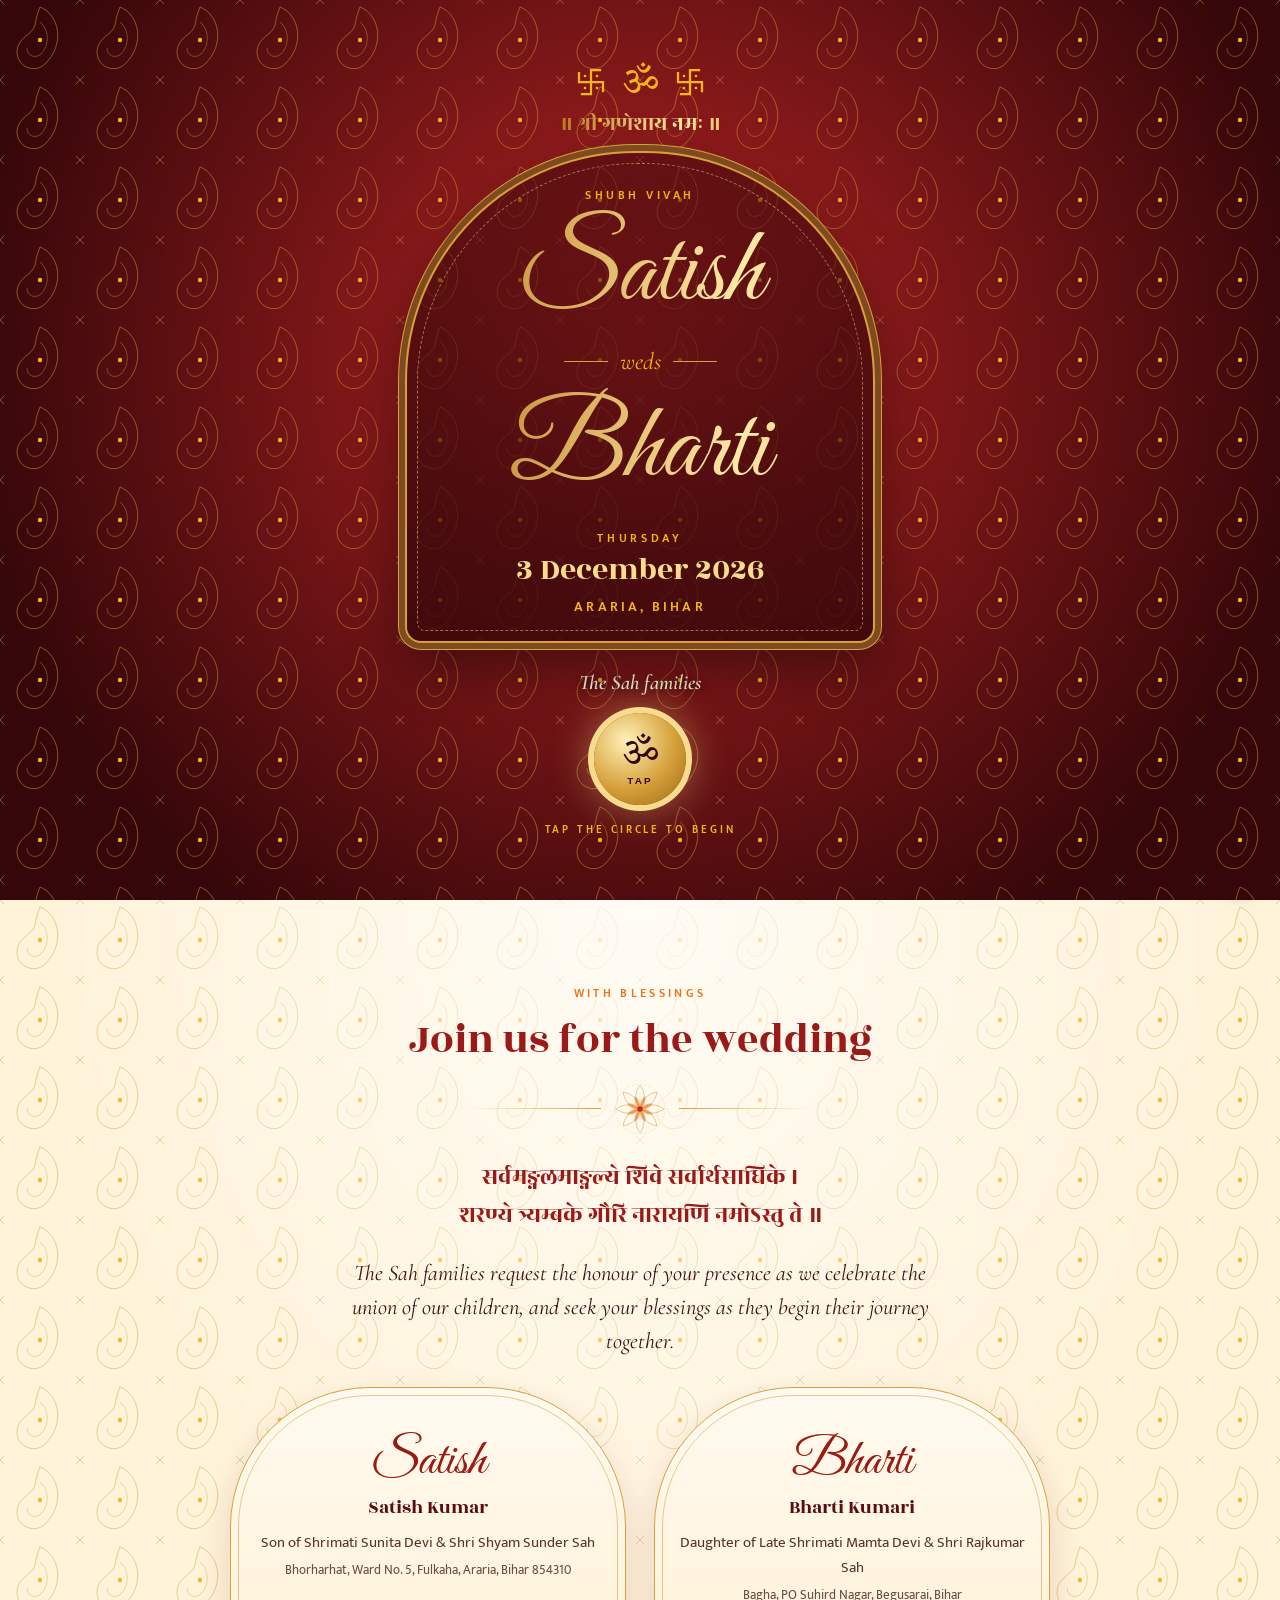
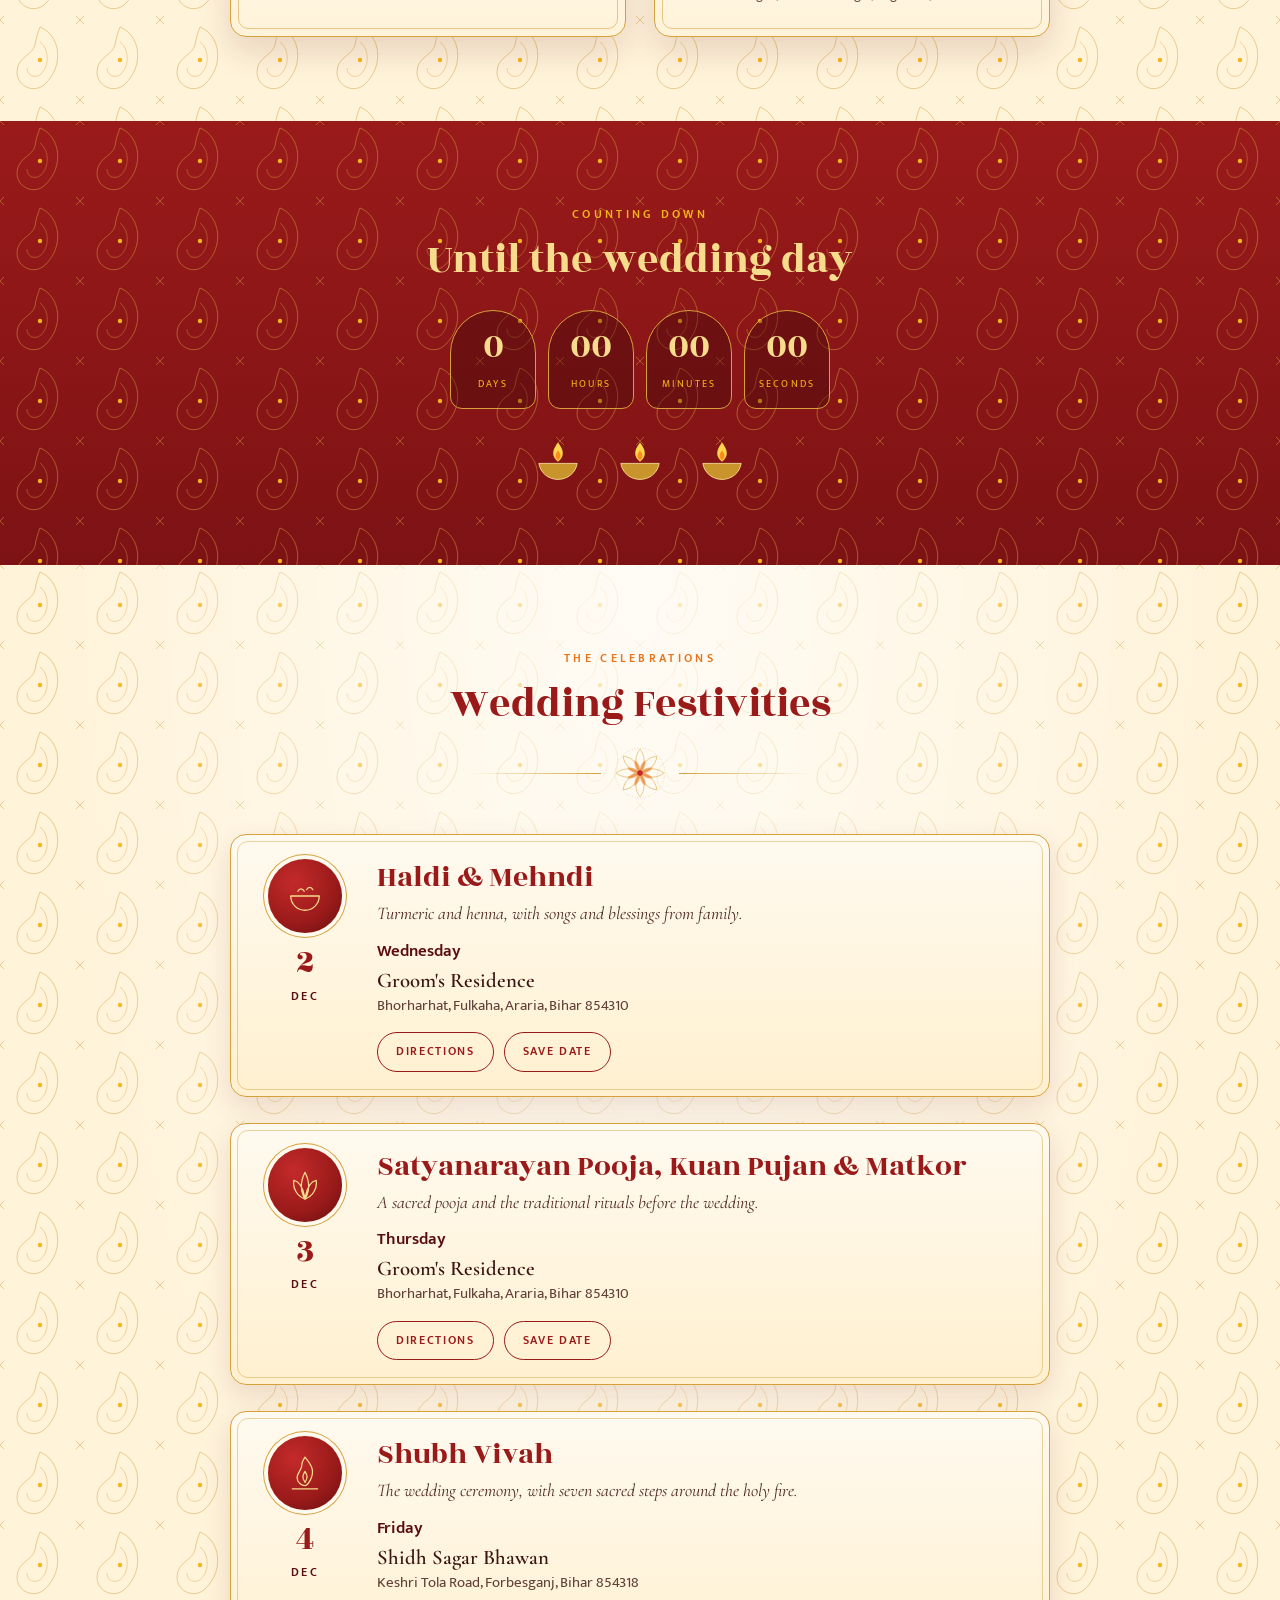
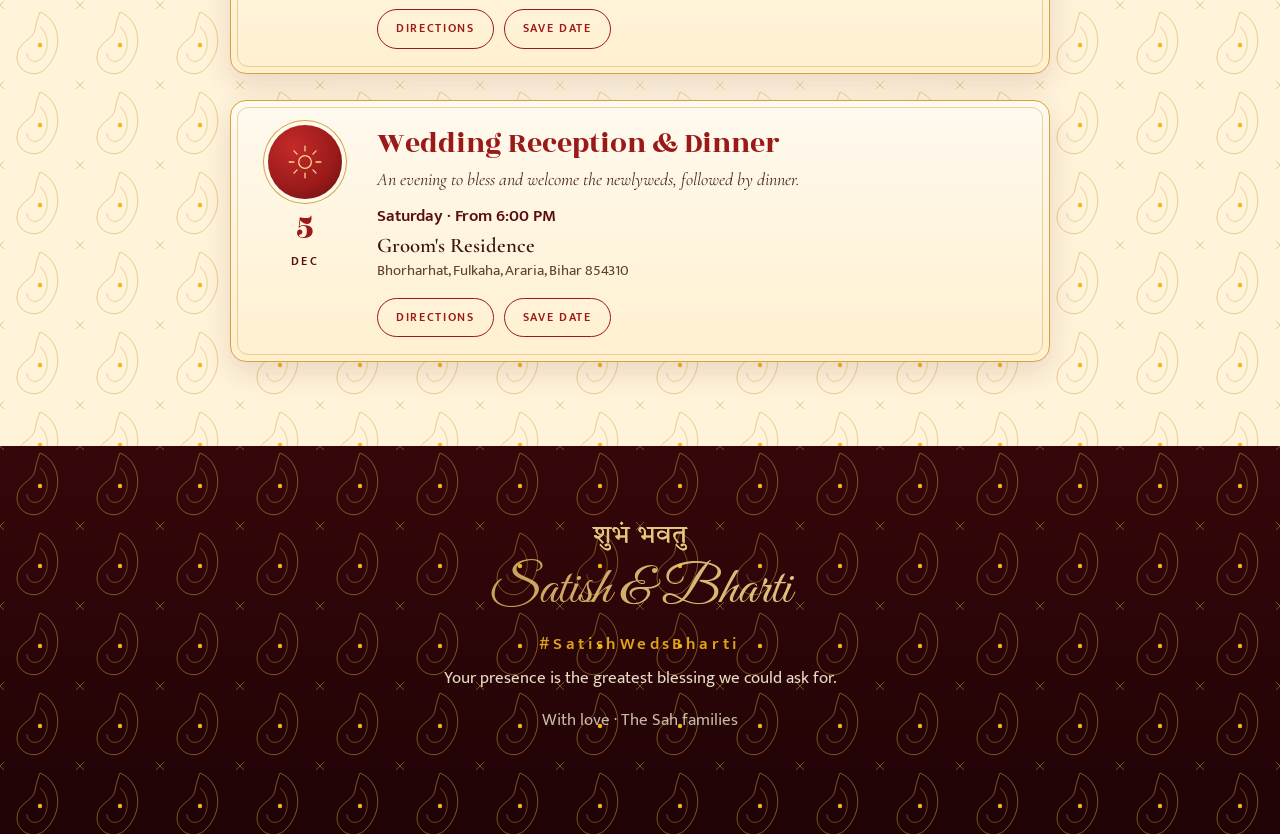
==== index.html @ 5f98bd3d "﻿Add wedding invitation website Single-page invitation for Satish weds Bharti (4 December 2026, Arar" ====
<!doctype html>
<html lang="en">
<head>
<meta charset="utf-8">
<meta name="viewport" content="width=device-width, initial-scale=1">
<title>Aarav & Meera · Shubh Vivah</title>
<meta name="theme-color" content="#5a0d10">
<meta name="description" content="You are warmly invited to the wedding of Satish & Bharti · 4 December 2026 · Araria, Bihar">
<!-- WhatsApp / social preview. After you put the site online, change og:image and og:url to the full https:// address,
     e.g. https://your-site.example/share.jpg . WhatsApp ignores relative paths. -->
<meta property="og:type" content="website">
<meta property="og:title" content="Satish weds Bharti · Shubh Vivah">
<meta property="og:description" content="You are warmly invited · 4 December 2026 · Araria, Bihar">
<meta property="og:image" content="share.jpg">
<meta property="og:image:width" content="1200">
<meta property="og:image:height" content="630">
<meta property="og:image:alt" content="Wedding invitation card: Satish weds Bharti, 4 December 2026, Araria, Bihar">
<meta name="twitter:card" content="summary_large_image">
<link rel="preconnect" href="https://fonts.googleapis.com">
<link rel="preconnect" href="https://fonts.gstatic.com" crossorigin>
<link href="https://fonts.googleapis.com/css2?family=Rozha+One&family=Great+Vibes&family=Cormorant+Garamond:ital,wght@0,500;0,600;1,500&family=Mukta:wght@300;400;500;600&family=Tiro+Devanagari+Hindi:ital@0;1&display=swap" rel="stylesheet">
<link rel="stylesheet" href="css/style.css">
</head>
<body class="locked">

<!-- Intro: cover with names + details, round seal to tap -->
<div id="intro">
  <div class="cover">
    <div class="symbols"><svg viewBox="0 0 40 40" class="swastik"></svg><span class="om deva">ॐ</span><svg viewBox="0 0 40 40" class="swastik"></svg></div>
    <p class="ganesha foil">॥ श्री गणेशाय नमः ॥</p>
    <div class="coverarch">
      <p class="small" data-i18n="introSmall"></p>
      <h1 class="cn foil" id="introG"></h1>
      <p class="weds"><span data-i18n="weds"></span></p>
      <h1 class="cn foil" id="introB"></h1>
      <p class="cdate" id="introDate"></p>
      <p class="place" id="introCity"></p>
    </div>
    <p class="cfam" id="introFam"></p>
  </div>
  <button class="seal" id="openBtn" aria-label="Tap to open the invitation"><span class="om deva">ॐ</span><small data-i18n="tap"></small></button>
  <p class="taphint" data-i18n="tapStart"></p>
</div>

<div class="toran" id="toran"><div class="rope"></div></div>
<div class="lang" id="lang"><button data-l="en" class="on">English</button><button data-l="hi" class="deva">हिन्दी</button></div>
<button class="mute" id="mute" aria-label="Music">♪</button>
<a class="wa" id="waBtn" href="#" target="_blank" rel="noopener" aria-label="Chat on WhatsApp" title="WhatsApp">
  <svg viewBox="0 0 32 32" aria-hidden="true"><path fill="#fff" d="M16 3.2C9 3.2 3.3 8.8 3.3 15.7c0 2.4.7 4.7 1.900 6.600L3.200 28.800l6.700-1.800c1.800 1 3.900 1.500 6.100 1.500 7 0 12.700-5.600 12.700-12.500S23 3.200 16 3.200Zm0 22.900c-1.900 0-3.800-.5-5.400-1.500l-.4-.2-4 1.100 1.100-3.800-.3-.4a10 10 0 0 1-1.600-5.400C5.400 10.600 10.200 6 16 6s10.600 4.600 10.600 10.300S21.800 26.100 16 26.100Z"/><path fill="#fff" d="M21.600 18.800c-.3-.2-1.800-.9-2.100-1-.3-.1-.5-.2-.7.200-.2.300-.8 1-1 1.200-.2.200-.4.200-.7.100a8.300 8.300 0 0 1-4.100-3.600c-.3-.6.300-.5.900-1.700.1-.2.100-.4 0-.6l-1-2.300c-.2-.6-.5-.5-.7-.5h-.6c-.2 0-.6.100-.9.400-.3.300-1.200 1.200-1.200 2.800s1.200 3.300 1.400 3.500c.2.200 2.400 3.700 5.800 5.100 2.100.9 3 1 4 .8.600-.1 1.800-.7 2-1.400.3-.7.300-1.300.2-1.400-.1-.2-.3-.3-.6-.4Z"/></svg>
</a>

<button class="fab contact" id="contactBtn" aria-label="Contact numbers" aria-haspopup="dialog" title="Contacts">
  <svg viewBox="0 0 24 24" aria-hidden="true" fill="none" stroke="currentColor" stroke-width="1.8" stroke-linecap="round" stroke-linejoin="round"><circle cx="12" cy="9" r="3.6"/><path d="M5 20c.8-3.6 3.6-5.4 7-5.4s6.2 1.8 7 5.4"/></svg>
</button>
<div class="cmodal" id="cmodal" hidden role="dialog" aria-modal="true" aria-labelledby="cTitle">
  <div class="csheet">
    <button class="cclose" id="cClose" type="button" aria-label="Close">&times;</button>
    <p class="eyebrow" data-i18n="contactsEyebrow"></p>
    <h2 id="cTitle" data-i18n="contactsTitle"></h2>
    <p class="clead" data-i18n="contactsSub"></p>
    <div id="clist"></div>
  </div>
</div>

<main>
  <header id="hero">
    <div id="petals"></div>
    <div class="arch reveal">
      <div class="symbols"><svg viewBox="0 0 40 40" class="swastik"></svg><span class="om deva">ॐ</span><svg viewBox="0 0 40 40" class="swastik"></svg></div>
      <p class="ganesha foil">॥ श्री गणेशाय नमः ॥</p>
      <p class="kicker" data-i18n="together"></p>
      <h1 class="names foil" id="heroG"></h1>
      <p class="weds"><span data-i18n="weds"></span></p>
      <h1 class="names foil" id="heroB"></h1>
      <div class="datebox"><div class="s" id="hDay"></div><div class="d foil" id="hDate"></div><div class="s" id="hMonth"></div></div>
      <p class="place" id="hCity"></p>
      <p class="scrollhint" data-i18n="scroll"></p>
    </div>
  </header>

  <section id="families" class="cream">
    <div class="wrap">
      <p class="eyebrow" data-i18n="blessingsEyebrow"></p>
      <h2 data-i18n="inviteHead"></h2>
      <div class="divider"><svg class="lotus" viewBox="0 0 100 100"></svg></div>
      <p class="shloka">सर्वमङ्गलमाङ्गल्ये शिवे सर्वार्थसाधिके ।<br>शरण्ये त्र्यम्बके गौरि नारायणि नमोऽस्तु ते ॥</p>
      <p class="lead" id="inviteText" style="margin-top:22px"></p>
      <div class="cards" id="cards"></div>
    </div>
  </section>

  <section id="countdown" class="red">
    <div class="wrap">
      <p class="eyebrow" data-i18n="countEyebrow"></p>
      <h2 data-i18n="countHead"></h2>
      <div class="count">
        <div><b id="cd">--</b><span data-i18n="days"></span></div><div><b id="ch">--</b><span data-i18n="hours"></span></div>
        <div><b id="cm">--</b><span data-i18n="mins"></span></div><div><b id="cs">--</b><span data-i18n="secs"></span></div>
      </div>
      <div class="diyas" id="diyas"></div>
      <span class="muhurat" id="muhurat"></span>
    </div>
  </section>

  <section id="events" class="cream">
    <div class="wrap">
      <p class="eyebrow" data-i18n="evEyebrow"></p>
      <h2 data-i18n="evHead"></h2>
      <div class="divider"><svg class="lotus" viewBox="0 0 100 100"></svg></div>
      <div class="tl" id="tl"></div>
    </div>
  </section>
</main>

<footer>
  <p class="sh deva foil">शुभं भवतु</p>
  <p class="nm foil" id="fNames"></p>
  <p class="tag" id="fTag"></p>
  <p data-i18n="foot"></p>
  <p style="margin-top:14px;opacity:.75" id="fFam"></p>
</footer>

<script src="js/script.js"></script>
</body>
</html>
---- css/style.css ----
/* Concept: a Hindu wedding card in kumkum red and gold foil, with temple-arch frames, paisley and lotus motifs */
:root{
  --kumkum:#9a1a1a; --maroon:#5a0d10; --maroon-2:#36070a; --haldi:#f4b41a; --gold:#d6a03a; --gold-2:#f6dc8c;
  --saffron:#e8731a; --cream:#fff3da; --cream-2:#f8e2b0; --leaf:#2d6a3e; --ink:#3a1410;
  --f-display:'Rozha One','Tiro Devanagari Hindi',serif;       /* headings (Latin + Devanagari) */
  --f-script:'Great Vibes','Tiro Devanagari Hindi',cursive;     /* English names */
  --f-serif:'Cormorant Garamond','Tiro Devanagari Hindi',serif; /* accents and quotes */
  --f-body:'Mukta','Jost',sans-serif;                           /* body (Latin + Devanagari) */
  --foil:linear-gradient(100deg,#b8791a 0%,#ffe9a6 30%,#d6a03a 50%,#fff3c0 68%,#b8791a 100%);
  --paisley:url("data:image/svg+xml,%3Csvg xmlns='http://www.w3.org/2000/svg' width='80' height='80' viewBox='0 0 80 80' fill='none' stroke='%23d6a03a' stroke-width='1'%3E%3Cpath d='M40 7C60 15 65 45 45 64 35 74 17 67 17 52 17 37 33 35 35 25 36 18 38 12 40 7Z' opacity='.5'/%3E%3Cpath d='M40 22C49 29 50 45 41 54 35 59 27 56 27 48' opacity='.4'/%3E%3Ccircle cx='40' cy='40' r='2.2' fill='%23f4b41a' stroke='none'/%3E%3Cpath d='M0 0l4 4M80 0l-4 4M0 80l4-4M80 80l-4-4' opacity='.5'/%3E%3C/svg%3E");
}
*{box-sizing:border-box;margin:0;padding:0}
html{scroll-behavior:smooth}
body{font-family:var(--f-body);background:var(--cream);color:var(--ink);line-height:1.65;font-size:17px;overflow-x:hidden}
body.locked{overflow:hidden;height:100vh}
h1,h2,h3{font-family:var(--f-display);font-weight:400}
.deva{font-family:'Tiro Devanagari Hindi',serif}
.foil{background:var(--foil) 0 0/250% 100%;-webkit-background-clip:text;background-clip:text;color:transparent;animation:shine 6s ease-in-out infinite}
@keyframes shine{0%{background-position:150% 0}60%,100%{background-position:-50% 0}}
.eyebrow{letter-spacing:.28em;text-transform:uppercase;font-size:.74rem;color:var(--saffron);font-weight:600;margin-bottom:10px}
html[lang=hi] .eyebrow,html[lang=hi] .s,html[lang=hi] .btn,html[lang=hi] .count span,html[lang=hi] label,html[lang=hi] .lbl,html[lang=hi] .small,html[lang=hi] .scrollhint,html[lang=hi] .step small,html[lang=hi] .start{letter-spacing:0;text-transform:none}

section{padding:84px 20px;position:relative;text-align:center}
.wrap{max-width:820px;margin:0 auto;position:relative}
h2{font-size:clamp(1.9rem,6vw,2.6rem);line-height:1.25;color:var(--kumkum)}
.lead{font-family:var(--f-serif);font-size:1.4rem;font-style:italic;max-width:580px;margin:12px auto;line-height:1.5}
html[lang=hi] .lead{font-style:normal;font-size:1.15rem}

/* backgrounds */
.cream{background:var(--paisley) 0 0/80px 80px,var(--cream);animation:drift 90s linear infinite}
.cream::before{content:"";position:absolute;inset:0;background:radial-gradient(ellipse at 50% 0,rgba(255,255,255,.75),transparent 65%);pointer-events:none}
.red{background:var(--paisley) 0 0/80px 80px,linear-gradient(180deg,var(--kumkum),#7d1214);color:var(--cream);animation:drift 90s linear infinite}
.red h2,.maroon h2{color:var(--gold-2)}.red .eyebrow,.maroon .eyebrow{color:var(--haldi)}
.maroon{background:var(--paisley) 0 0/80px 80px,linear-gradient(180deg,var(--maroon),var(--maroon-2));color:var(--cream);animation:drift 90s linear infinite}
@keyframes drift{to{background-position:80px 80px,0 0}}

/* ornaments */
.divider{display:flex;align-items:center;justify-content:center;gap:12px;margin:16px auto 22px;color:var(--gold);max-width:340px}
.divider::before,.divider::after{content:"";flex:1;height:1px;background:linear-gradient(90deg,transparent,currentColor)}
.divider::after{transform:scaleX(-1)}
.divider svg{width:54px;height:54px;flex:none}
.frame{position:relative}
.corner{position:absolute;width:46px;height:46px;color:var(--gold);pointer-events:none}
.corner.tr{right:0;top:0;transform:scaleX(-1)}.corner.bl{left:0;bottom:0;transform:scaleY(-1)}.corner.br{right:0;bottom:0;transform:scale(-1)}
.corner.tl{left:0;top:0}

/* top toran + controls */
.toran{position:fixed;top:0;left:0;right:0;height:64px;z-index:60;pointer-events:none;overflow:hidden}
.toran .rope{position:absolute;top:0;left:0;right:0;height:9px;background:linear-gradient(var(--haldi),#b9830f);box-shadow:0 2px 6px rgba(0,0,0,.35)}
.toran .st{position:absolute;top:8px;transform-origin:top center;animation:sway 4s ease-in-out infinite}
.toran .st i{display:block;width:11px;height:11px;border-radius:50%;margin-bottom:2px;background:radial-gradient(circle at 35% 30%,#ffd98a,var(--saffron) 60%,#a84a05)}
.toran .st i:last-child{width:15px;height:15px;margin-left:-2px;background:radial-gradient(circle at 35% 30%,#bfe3c0,var(--leaf) 55%,#173d22)}
@keyframes sway{50%{transform:rotate(4deg)}}
.lang{position:fixed;right:12px;top:74px;z-index:70;display:flex;border:1px solid var(--gold);border-radius:30px;overflow:hidden;background:var(--cream);box-shadow:0 4px 14px rgba(0,0,0,.2)}
.lang button{border:0;background:none;padding:6px 14px;font:inherit;font-size:.82rem;cursor:pointer;color:var(--ink)}
.lang button.on{background:var(--kumkum);color:var(--cream)}
.mute{position:fixed;right:22px;bottom:calc(150px + env(safe-area-inset-bottom,0px));z-index:70;width:44px;height:44px;border-radius:50%;border:1px solid var(--gold);background:var(--maroon);color:var(--gold-2);cursor:pointer;font-size:1.1rem;display:none}

/* intro */
#intro{position:fixed;inset:0;z-index:100;display:grid;place-items:center;text-align:center;padding:20px;
  background:var(--paisley) 0 0/80px 80px,radial-gradient(circle at 50% 40%,#b72323,var(--maroon-2) 80%);color:var(--cream);
  clip-path:circle(150% at 50% 50%);transition:clip-path 1.7s cubic-bezier(.7,0,.2,1)}
#intro.open{clip-path:circle(0% at 50% 50%);pointer-events:none}
#intro .box{position:relative;padding:34px 30px 40px;border:1px solid var(--gold);max-width:420px;width:100%;outline:1px solid rgba(214,160,58,.4);outline-offset:6px}
.kalash{width:118px;margin:0 auto;display:block;animation:float 4s ease-in-out infinite}
@keyframes float{50%{transform:translateY(-8px)}}
#intro .om{font-size:2.4rem;margin-top:4px}
#intro .small{letter-spacing:.3em;text-transform:uppercase;font-size:.72rem;color:var(--haldi)}
#intro h1{font-size:clamp(2.2rem,9vw,3.2rem);margin:6px 0;line-height:1.2}
#intro button.start{margin-top:20px;border:1px solid var(--gold-2);background:var(--foil);background-size:200% 100%;color:var(--maroon-2);border-radius:40px;font-weight:600;
  padding:13px 34px;letter-spacing:.16em;text-transform:uppercase;font-size:.8rem;cursor:pointer;font-family:inherit;animation:glow 2.4s infinite}
@keyframes glow{50%{box-shadow:0 0 0 12px rgba(246,220,140,.15)}}

/* hero */
#hero{min-height:100vh;padding:98px 16px 60px;display:grid;place-items:center;overflow:hidden;color:var(--cream);
  background:var(--paisley) 0 0/80px 80px,radial-gradient(ellipse at 50% 30%,#b82424,var(--maroon) 62%,var(--maroon-2))}
#hero::before{content:"";position:absolute;left:50%;top:50%;width:min(150vw,900px);aspect-ratio:1;transform:translate(-50%,-50%);opacity:.14;
  background:radial-gradient(circle,transparent 30%,var(--gold) 31%,transparent 32%,transparent 45%,var(--gold) 46%,transparent 47%);border-radius:50%;pointer-events:none}
.arch{position:relative;width:min(94vw,500px);padding:54px 26px 40px;text-align:center;
  border-radius:250px 250px 16px 16px;border:2px solid var(--gold);background:linear-gradient(180deg,rgba(90,13,16,.82),rgba(54,7,10,.9));
  box-shadow:0 0 0 7px var(--maroon-2),0 0 0 8px var(--gold),0 30px 80px rgba(0,0,0,.5)}
.arch::before{content:"";position:absolute;inset:11px;border:1px dashed rgba(246,220,140,.55);border-radius:238px 238px 8px 8px;pointer-events:none}
.symbols{display:flex;justify-content:center;align-items:center;gap:16px;color:var(--haldi)}
.symbols .om{font-size:2.3rem;line-height:1}.symbols svg{width:30px;height:30px}
.ganesha{font-family:var(--f-display);font-size:1.15rem;margin-top:4px}
.kicker{font-family:var(--f-serif);font-style:italic;font-size:1.15rem;color:var(--gold-2);margin:12px 0 2px}
html[lang=hi] .kicker{font-style:normal;font-size:1rem}
.names{font-family:var(--f-script);font-weight:400;font-size:clamp(3.2rem,14vw,5.2rem);line-height:1.12}
html[lang=hi] .names{font-family:var(--f-display);font-size:clamp(2.6rem,11vw,4rem)}
.weds{display:flex;align-items:center;justify-content:center;gap:12px;color:var(--haldi);font-family:var(--f-serif);font-style:italic;font-size:1.4rem;margin:2px 0}
.weds::before,.weds::after{content:"";width:44px;height:1px;background:var(--gold)}
html[lang=hi] .weds{font-style:normal;font-size:1.1rem}
.datebox{display:flex;justify-content:center;align-items:center;gap:16px;margin:22px 0 6px}
.datebox .d{font-family:var(--f-display);font-size:3.4rem;line-height:1;width:92px;height:92px;border-radius:50%;display:grid;place-items:center;
  border:1px solid var(--gold);box-shadow:0 0 0 5px rgba(246,220,140,.12)}
.datebox .s{font-size:.82rem;letter-spacing:.2em;text-transform:uppercase;color:var(--gold-2);min-width:90px}
.datebox .s:first-child{text-align:right}.datebox .s:last-child{text-align:left}
.place{color:var(--haldi);letter-spacing:.22em;text-transform:uppercase;font-size:.76rem;font-weight:600}
html[lang=hi] .place{letter-spacing:0;text-transform:none;font-size:.95rem}
.scrollhint{margin-top:16px;font-size:.7rem;letter-spacing:.3em;text-transform:uppercase;color:var(--gold);animation:bob 2s infinite}
@keyframes bob{50%{transform:translateY(6px)}}
#petals{position:absolute;inset:0;overflow:hidden;pointer-events:none}
.petal{position:absolute;top:-30px;width:10px;height:14px;border-radius:70% 0 70% 0;opacity:.85;animation:fall linear infinite}
@keyframes fall{to{transform:translateY(110vh) rotate(540deg)}}

/* blessings / families */
.shloka{font-family:var(--f-display);font-size:clamp(1.15rem,4vw,1.5rem);color:var(--kumkum);line-height:1.6}
.cards{display:grid;gap:28px;margin-top:30px}
@media(min-width:640px){.cards{grid-template-columns:1fr 1fr}}
.pcard{position:relative;padding:46px 22px 30px;background:linear-gradient(180deg,#fffaf0,var(--cream));border:1.5px solid var(--gold);border-radius:140px 140px 16px 16px;box-shadow:0 14px 34px rgba(90,13,16,.14)}
.pcard::before{content:"";position:absolute;inset:7px;border:1px solid rgba(214,160,58,.55);border-radius:132px 132px 10px 10px;pointer-events:none}
.pcard .tag{font-size:.7rem;letter-spacing:.24em;text-transform:uppercase;color:var(--saffron);font-weight:600}
html[lang=hi] .pcard .tag{letter-spacing:0;text-transform:none;font-size:.9rem}
.pcard .nm{font-family:var(--f-script);font-size:3.2rem;line-height:1.1;color:var(--kumkum)}
html[lang=hi] .pcard .nm{font-family:var(--f-display);font-size:2.4rem}
.pcard h3{font-size:1.2rem;color:var(--maroon);margin:2px 0 6px}
.pcard p{font-size:.95rem;opacity:.85}

/* countdown */
.count{display:flex;gap:12px;justify-content:center;flex-wrap:wrap;margin-top:24px}
.count div{width:86px;padding:16px 4px 12px;border-radius:50px 50px 14px 14px;border:1px solid var(--gold);background:rgba(54,7,10,.35)}
.count b{display:block;font-family:var(--f-display);font-weight:400;font-size:2.3rem;line-height:1.1;color:var(--gold-2)}
.count span{font-size:.64rem;letter-spacing:.2em;text-transform:uppercase;color:var(--haldi)}
.diyas{display:flex;justify-content:center;gap:34px;margin-top:32px}
.diya{width:48px}.flame{transform-origin:50% 100%;animation:flicker 1.4s ease-in-out infinite}
.diya:nth-child(2) .flame{animation-delay:-.5s}.diya:nth-child(3) .flame{animation-delay:-.9s}
@keyframes flicker{0%,100%{transform:scale(1,1) rotate(-2deg)}50%{transform:scale(.88,1.12) rotate(3deg)}}
.muhurat{display:inline-block;margin-top:22px;padding:9px 24px;border:1px solid var(--gold);border-radius:30px;color:var(--gold-2);font-size:.95rem;background:rgba(54,7,10,.3)}

/* events */
.tl{margin-top:34px;display:grid;gap:26px;text-align:left}
.ev{display:grid;grid-template-columns:104px 1fr;gap:20px;padding:24px 22px;background:linear-gradient(180deg,#fffaf0,#fff0cf);border:1.5px solid var(--gold);border-radius:16px;position:relative;box-shadow:0 10px 28px rgba(90,13,16,.12);transition:transform .4s,box-shadow .4s}
.ev::before{content:"";position:absolute;inset:6px;border:1px solid rgba(214,160,58,.45);border-radius:11px;pointer-events:none}
.ev:hover{transform:translateY(-4px);box-shadow:0 18px 40px rgba(90,13,16,.2)}
.tilak{text-align:center}
.tilak .ic{width:74px;height:74px;margin:0 auto;border-radius:50%;display:grid;place-items:center;color:var(--gold-2);
  background:radial-gradient(circle at 35% 30%,#c42a2a,var(--kumkum) 60%,#650f10);box-shadow:0 0 0 4px #fffaf0,0 0 0 5px var(--gold)}
.tilak .ic svg{width:38px;height:38px;fill:none;stroke:currentColor;stroke-width:1.6;stroke-linecap:round;stroke-linejoin:round}
.tilak b{display:block;font-family:var(--f-display);font-weight:400;font-size:2.2rem;line-height:1;color:var(--kumkum);margin-top:12px}
.tilak span{font-size:.74rem;letter-spacing:.18em;text-transform:uppercase;color:var(--maroon);font-weight:600}
html[lang=hi] .tilak span{letter-spacing:0;text-transform:none;font-size:.9rem}
.ev .hi{font-size:1rem;color:var(--saffron)}
.ev h3{font-size:1.9rem;color:var(--kumkum);line-height:1.25}
.ev .meaning{font-family:var(--f-serif);font-style:italic;font-size:1.12rem;margin:2px 0 8px;opacity:.9}
html[lang=hi] .ev .meaning{font-style:normal;font-size:.98rem}
.ev .when{font-weight:600;color:var(--maroon)}
.ev .venue{font-family:var(--f-serif);font-size:1.3rem;font-weight:600;line-height:1.3;margin-top:2px}
html[lang=hi] .ev .venue{font-family:var(--f-body)}
.ev .addr,.ev .dress{font-size:.92rem;opacity:.8}
.btns{display:flex;gap:10px;flex-wrap:wrap;margin-top:14px}
.btn{display:inline-block;padding:9px 18px;border:1px solid var(--kumkum);color:var(--kumkum);text-decoration:none;border-radius:30px;font-size:.74rem;font-weight:600;
  letter-spacing:.14em;text-transform:uppercase;background:transparent;cursor:pointer;font-family:inherit;transition:.25s}
.btn:hover{background:var(--kumkum);color:var(--cream)}
.btn.solid{background:var(--foil);background-size:200% 100%;border-color:var(--gold-2);color:var(--maroon-2);padding:14px 22px;font-size:.82rem}
@media(max-width:560px){.ev{grid-template-columns:1fr;text-align:center}.tilak{display:flex;align-items:center;justify-content:center;gap:16px}.tilak b{margin:0}.btns{justify-content:center}
  .tilak .ic{margin:0;width:62px;height:62px}.tilak .ic svg{width:32px;height:32px}.tilak>div{text-align:left}}

/* saptapadi */
.steps{display:grid;grid-template-columns:repeat(auto-fit,minmax(100px,1fr));gap:18px;margin-top:30px}
.step{padding:16px 6px}
.step i{display:grid;place-items:center;width:64px;height:64px;margin:0 auto 10px;border-radius:50%;border:1px solid var(--gold);font-style:normal;font-family:var(--f-display);font-size:1.6rem;color:var(--gold-2);
  background:radial-gradient(circle at 35% 30%,rgba(246,220,140,.2),rgba(0,0,0,.25));box-shadow:0 0 0 5px rgba(246,220,140,.08)}
.step b{display:block;font-weight:600;color:var(--gold-2)}
.step small{display:block;font-size:.7rem;letter-spacing:.2em;text-transform:uppercase;color:var(--haldi);opacity:.9}

/* gallery */
.gal{display:grid;grid-template-columns:repeat(2,1fr);gap:14px;margin-top:28px}
@media(min-width:640px){.gal{grid-template-columns:repeat(3,1fr)}}
.gal figure{aspect-ratio:3/4;border:1.5px solid var(--gold);border-radius:110px 110px 12px 12px;overflow:hidden;display:grid;place-items:center;
  background:linear-gradient(180deg,#fffaf0,var(--cream-2));color:var(--gold);font-size:2.2rem;box-shadow:0 0 0 5px var(--cream),0 0 0 6px rgba(214,160,58,.6)}
.gal img{width:100%;height:100%;object-fit:cover}

/* rsvp */
form{text-align:left;max-width:480px;margin:28px auto 0;display:grid;gap:18px}
label,.lbl{font-size:.74rem;letter-spacing:.2em;text-transform:uppercase;color:var(--haldi);display:block;margin-bottom:6px;font-weight:600}
input[type=text],textarea{width:100%;padding:13px 15px;border:1px solid rgba(246,220,140,.65);background:rgba(54,7,10,.4);color:var(--cream);border-radius:10px;font:inherit}
input::placeholder,textarea::placeholder{color:rgba(255,243,218,.5)}
input:focus-visible,textarea:focus-visible,button:focus-visible,a:focus-visible{outline:2px solid var(--haldi);outline-offset:2px}
.choice{display:grid;grid-template-columns:1fr 1fr;gap:10px}
.choice input,.chips input{position:absolute;opacity:0}
.choice label,.chips label{margin:0;text-align:center;padding:13px 8px;border:1px solid rgba(246,220,140,.65);border-radius:10px;cursor:pointer;text-transform:none;letter-spacing:.02em;font-size:.95rem;color:var(--cream);transition:.2s;font-weight:500}
.choice input:checked+label,.chips input:checked+label{background:var(--foil);color:var(--maroon-2);font-weight:600;border-color:var(--gold-2)}
.choice input:focus-visible+label,.chips input:focus-visible+label{outline:2px solid var(--haldi);outline-offset:2px}
.chips{display:flex;flex-wrap:wrap;gap:8px}.chips label{border-radius:30px;padding:8px 15px;font-size:.88rem}
.stepper{display:flex;align-items:center;gap:16px}
.stepper button{width:42px;height:42px;border-radius:50%;border:1px solid var(--gold-2);background:none;color:var(--gold-2);font-size:1.3rem;cursor:pointer}
.stepper output{font-family:var(--f-display);font-size:1.9rem;min-width:30px;text-align:center}
#waLink{display:block}

footer{padding:70px 20px 100px;text-align:center;color:var(--cream);background:var(--paisley) 0 0/80px 80px,linear-gradient(180deg,var(--maroon-2),#1f0305)}
footer .sh{font-size:1.6rem;color:var(--gold-2)}
footer .nm{font-family:var(--f-script);font-size:3.4rem;line-height:1.2}
html[lang=hi] footer .nm{font-family:var(--f-display);font-size:2.4rem}
footer .tag{color:var(--haldi);letter-spacing:.2em;margin:6px 0;font-weight:600}
footer p{opacity:.9}

.reveal{opacity:0;transform:translateY(30px);transition:opacity .9s,transform .9s}
.reveal.l{transform:translateX(-34px)}.reveal.r{transform:translateX(34px)}.reveal.z{transform:scale(.92)}
.reveal.in{opacity:1;transform:none}
@media(prefers-reduced-motion:reduce){*{animation:none!important;transition-duration:.01s!important}.reveal{opacity:1;transform:none}}

/* ---- Intro cover: big readable names + round tap seal ---- */
#intro{display:flex;flex-direction:column;align-items:center;justify-content:safe center;gap:clamp(8px,1.8vh,16px);padding:16px 14px;overflow-y:auto}
.cover{width:min(100%,470px);display:flex;flex-direction:column;align-items:center;gap:4px;text-align:center}
.cover .symbols .om{font-size:clamp(1.6rem,3.6vh,2.2rem)}.cover .symbols svg{width:clamp(22px,3.4vh,30px);height:clamp(22px,3.4vh,30px)}
.cover .ganesha{font-size:clamp(1.05rem,2.6vh,1.3rem);margin-top:0}
.coverarch{position:relative;width:100%;margin-top:6px;padding:clamp(22px,3.6vh,40px) 16px clamp(16px,2.6vh,26px);text-align:center;
  border:2px solid var(--gold);border-radius:230px 230px 16px 16px;background:linear-gradient(180deg,rgba(54,7,10,.5),rgba(54,7,10,.82));
  box-shadow:0 0 0 6px rgba(54,7,10,.55),0 0 0 7px var(--gold),0 24px 60px rgba(0,0,0,.45)}
.coverarch::before{content:"";position:absolute;inset:10px;border:1px dashed rgba(246,220,140,.5);border-radius:220px 220px 8px 8px;pointer-events:none}
.coverarch>*{position:relative}
.coverarch .small{letter-spacing:.3em;text-transform:uppercase;font-size:.8rem;color:var(--haldi);font-weight:600}
#intro .cn{margin:-.1em 0;padding:.22em .18em .2em;font-family:var(--f-script);font-weight:400;font-size:clamp(4.2rem,min(30vw,12vh),9rem);line-height:1.05}
html[lang=hi] #intro .cn{font-family:var(--f-display);font-size:clamp(3.8rem,min(20vw,12vh),6.4rem)}
.coverarch .weds{font-size:1.5rem;margin:0}
.cdate{font-family:var(--f-display);font-size:clamp(1.5rem,4vh,2rem);color:var(--gold-2);margin-top:12px;line-height:1.35}
.cdate .dw{display:block;font-family:var(--f-body);font-weight:600;letter-spacing:.3em;text-transform:uppercase;font-size:.78rem;color:var(--haldi);margin-bottom:2px}
html[lang=hi] .cdate .dw{letter-spacing:0;text-transform:none;font-size:1rem}
.coverarch .place{margin-top:2px;font-size:.88rem}
.cfam{font-family:var(--f-serif);font-style:italic;font-weight:600;font-size:1.3rem;color:#fff3da;margin-top:clamp(12px,2.4vh,22px);line-height:1.35;text-shadow:0 1px 6px rgba(0,0,0,.65)}
html[lang=hi] .cfam{font-style:normal;font-size:1rem}
.seal{position:relative;flex:none;width:92px;height:92px;border-radius:50%;border:0;cursor:pointer;display:grid;place-content:center;justify-items:center;color:var(--maroon-2);
  background:radial-gradient(circle at 35% 30%,#fff1b8,var(--gold) 55%,#9a6a14);
  box-shadow:0 0 0 5px rgba(246,220,140,.22),0 0 0 6px var(--gold-2),0 0 44px rgba(246,220,140,.55);animation:orbpulse 2.4s ease-in-out infinite}
.seal .om{font-size:2.1rem;line-height:1}
.seal small{font-size:.62rem;letter-spacing:.22em;text-transform:uppercase;font-weight:700}
html[lang=hi] .seal small{letter-spacing:0;text-transform:none;font-size:.8rem}
.taphint{letter-spacing:.26em;text-transform:uppercase;font-size:.7rem;color:var(--haldi);font-weight:600;animation:bob 2s infinite}
html[lang=hi] .taphint{letter-spacing:0;text-transform:none;font-size:.9rem}
@keyframes orbpulse{50%{transform:scale(1.06);box-shadow:0 0 0 10px rgba(246,220,140,.14),0 0 0 11px var(--gold-2),0 0 70px rgba(246,220,140,.75)}}
@keyframes spin{to{transform:rotate(360deg)}}
#holdHint{position:fixed;left:50%;bottom:calc(18px + env(safe-area-inset-bottom,0px));transform:translate(-50%,20px);z-index:80;padding:9px 20px;border-radius:30px;
  background:rgba(54,7,10,.92);color:var(--gold-2);border:1px solid var(--gold);font-size:.85rem;opacity:0;transition:opacity .5s,transform .5s;pointer-events:none;white-space:nowrap}
#holdHint.show{opacity:1;transform:translate(-50%,0)}
@media(max-height:800px){#intro .taphint{display:none}}

/* ---- WhatsApp floating button ---- */
.wa{position:fixed;right:14px;bottom:calc(16px + env(safe-area-inset-bottom,0px));z-index:75;width:60px;height:60px;border-radius:50%;display:grid;place-items:center;
  background:#25d366;box-shadow:0 6px 18px rgba(0,0,0,.4);text-decoration:none;animation:wapulse 2.6s ease-in-out infinite;transition:transform .2s}
.wa:hover{transform:scale(1.08)}
.wa svg{width:34px;height:34px}
.wa:focus-visible{outline:3px solid var(--gold-2);outline-offset:3px}
@keyframes wapulse{0%,100%{box-shadow:0 6px 18px rgba(0,0,0,.4),0 0 0 0 rgba(37,211,102,.55)}60%{box-shadow:0 6px 18px rgba(0,0,0,.4),0 0 0 14px rgba(37,211,102,0)}}
#intro{cursor:pointer;-webkit-tap-highlight-color:transparent}

/* ---- Contacts button + pop-up ---- */
.fab.contact{position:fixed;right:20px;bottom:calc(88px + env(safe-area-inset-bottom,0px));z-index:70;width:48px;height:48px;border-radius:50%;display:grid;place-items:center;
  border:1px solid var(--gold);background:var(--maroon);color:var(--gold-2);cursor:pointer;box-shadow:0 6px 16px rgba(0,0,0,.4);transition:transform .2s}
.fab.contact:hover{transform:scale(1.08)}
.fab.contact svg{width:26px;height:26px}
.fab.contact:focus-visible{outline:3px solid var(--gold-2);outline-offset:3px}
.cmodal{position:fixed;inset:0;z-index:120;display:flex;align-items:center;justify-content:center;padding:18px;background:rgba(20,2,4,.72);backdrop-filter:blur(3px)}
.cmodal[hidden]{display:none}
.csheet{position:relative;width:min(100%,440px);max-height:88vh;overflow-y:auto;padding:34px 22px 26px;text-align:center;color:var(--cream);
  background:var(--paisley) 0 0/80px 80px,linear-gradient(180deg,var(--maroon),var(--maroon-2));border:2px solid var(--gold);border-radius:22px;
  box-shadow:0 0 0 6px var(--maroon-2),0 0 0 7px var(--gold),0 30px 80px rgba(0,0,0,.6);animation:popin .35s ease-out}
@keyframes popin{from{opacity:0;transform:translateY(24px) scale(.96)}}
.csheet h2{font-size:1.9rem;color:var(--gold-2);margin-bottom:4px}
.csheet .eyebrow{color:var(--haldi)}
.clead{font-size:.92rem;opacity:.9;margin-bottom:16px}
.cclose{position:absolute;right:12px;top:8px;width:40px;height:40px;border:0;background:none;color:var(--gold-2);font-size:2rem;line-height:1;cursor:pointer}
.cclose:focus-visible,.ccopy:focus-visible{outline:3px solid var(--haldi);outline-offset:2px}
#clist{display:grid;gap:14px;text-align:left}
.ccard{padding:16px 16px 14px;border:1px solid var(--gold);border-radius:14px;background:rgba(54,7,10,.55)}
.cname{font-family:var(--f-display);font-size:1.35rem;color:var(--gold-2);line-height:1.3}
.crel{color:var(--haldi);font-weight:600;font-size:.9rem;margin-bottom:10px}
.crow{display:flex;align-items:center;justify-content:space-between;gap:10px;flex-wrap:wrap}
.cnum{font-family:var(--f-body);font-weight:600;font-size:1.25rem;letter-spacing:.04em;color:#fff3da;user-select:all;-webkit-user-select:all}
.ccopy{border:1px solid var(--gold-2);background:var(--foil);background-size:200% 100%;color:var(--maroon-2);font:inherit;font-weight:700;font-size:.8rem;letter-spacing:.1em;text-transform:uppercase;
  padding:9px 18px;border-radius:30px;cursor:pointer;min-width:96px}
html[lang=hi] .ccopy{letter-spacing:0;text-transform:none;font-size:.9rem}
.ccopy.done{background:#2f8f4f;border-color:#9be3b0;color:#fff}
/* ---- Compact floating buttons + contact panel (keeps the page clear) ---- */
.wa{width:50px;height:50px;right:14px;bottom:calc(14px + env(safe-area-inset-bottom,0px))}
.wa svg{width:28px;height:28px}
.fab.contact{width:42px;height:42px;right:18px;bottom:calc(72px + env(safe-area-inset-bottom,0px))}
.fab.contact svg{width:22px;height:22px}
.mute{width:38px;height:38px;right:20px;bottom:calc(122px + env(safe-area-inset-bottom,0px));font-size:1rem}
.cmodal{align-items:flex-end;justify-content:flex-end;padding:0 14px calc(120px + env(safe-area-inset-bottom,0px));background:transparent;backdrop-filter:none}
.csheet{width:min(100%,300px);max-height:70vh;padding:12px 12px 10px;border-width:1.5px;border-radius:16px;
  box-shadow:0 0 0 3px var(--maroon-2),0 0 0 4px rgba(214,160,58,.8),0 14px 36px rgba(0,0,0,.55);background:linear-gradient(180deg,var(--maroon),var(--maroon-2));animation:popin .25s ease-out;transform-origin:bottom right}
.csheet .eyebrow{display:none}
.csheet h2{font-size:1.1rem;margin:0 28px 2px 2px;text-align:left}
.clead{font-size:.74rem;margin:0 0 8px 2px;text-align:left;opacity:.85}
.cclose{right:4px;top:2px;width:32px;height:32px;font-size:1.5rem}
#clist{gap:7px}
.ccard{padding:7px 10px 8px;border-radius:10px}
.cname{font-size:.98rem;line-height:1.25}
.crel{font-size:.74rem;margin-bottom:5px}
.cnum{font-size:.98rem;letter-spacing:.02em}
.ccopy{padding:6px 12px;min-width:74px;font-size:.68rem}
html[lang=hi] .ccopy{font-size:.8rem}
@media(max-width:360px){.csheet{width:100%}}
.pcard .loc{font-size:.84rem;opacity:.75;margin-top:6px;line-height:1.45}
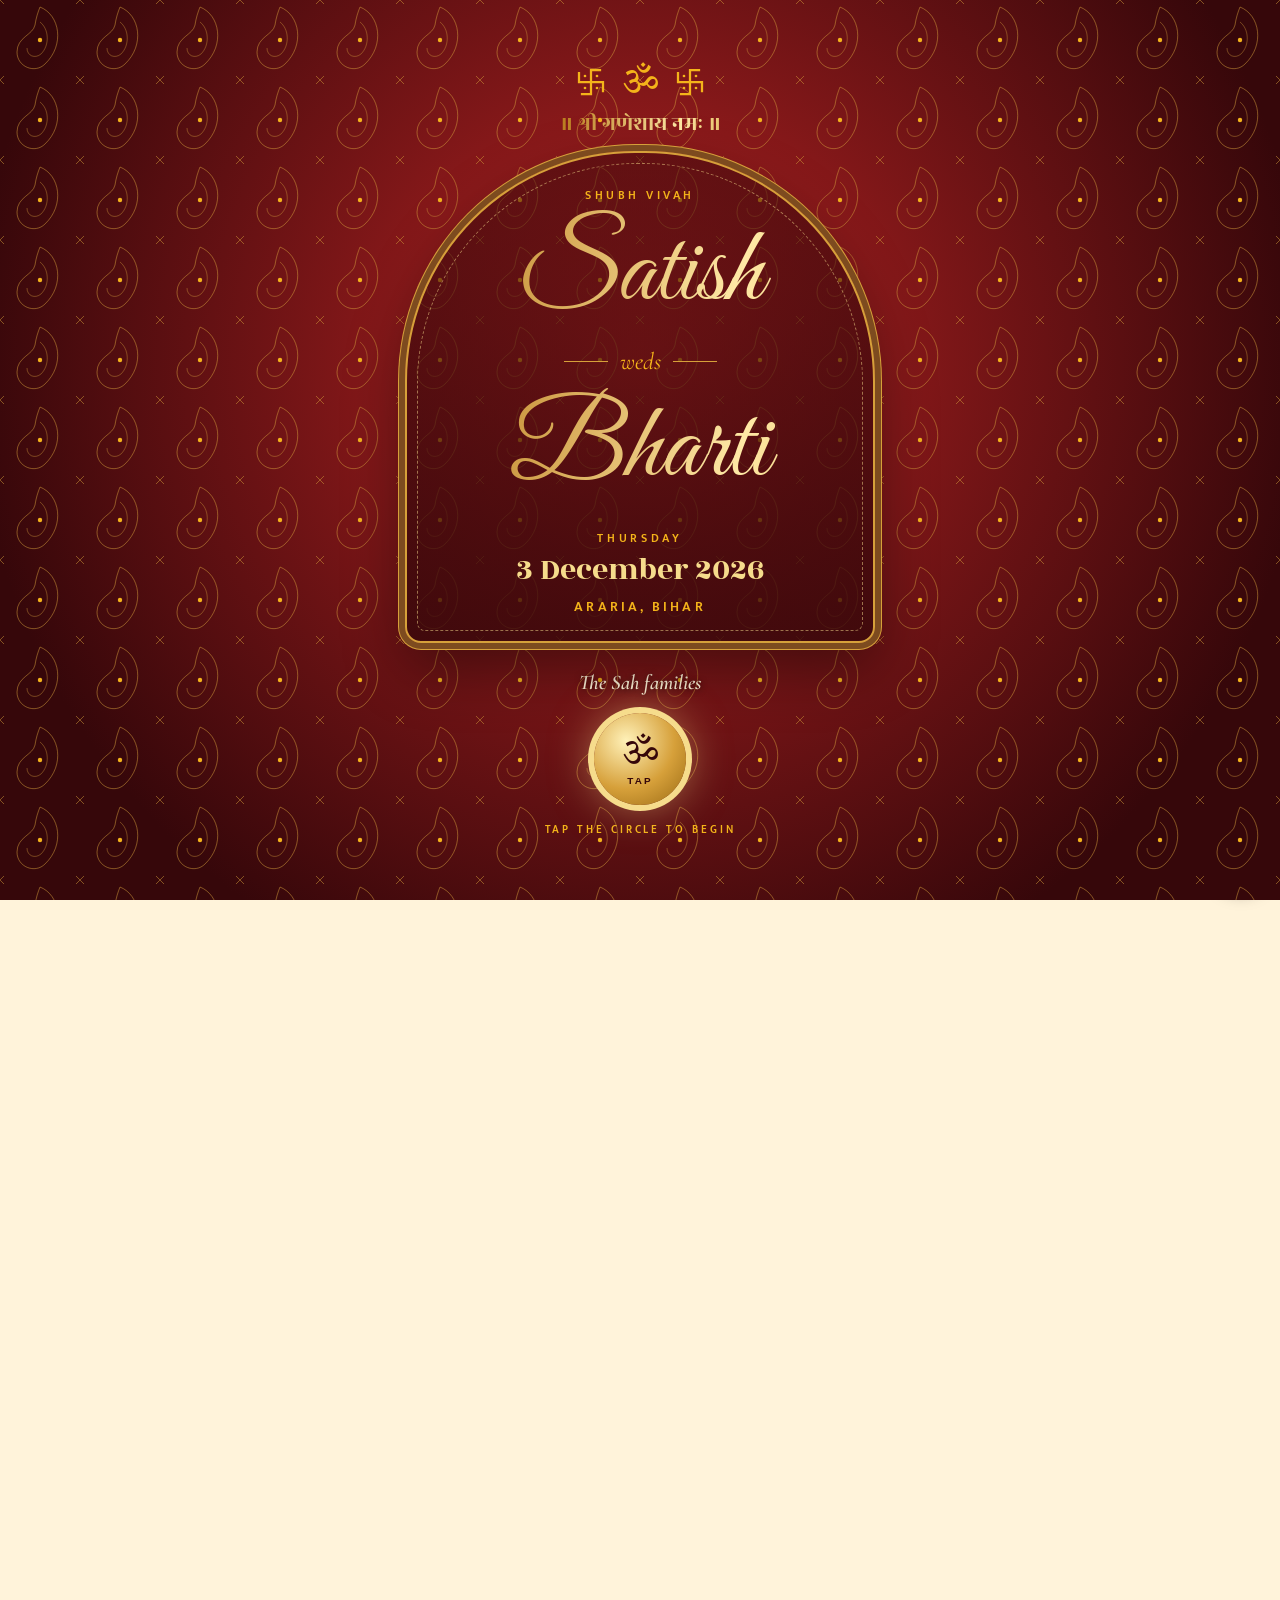
==== commit 475757ed: "Use full URLs for the WhatsApp share preview og:image was a relative path (share.jpg), which WhatsAp" ====
--- a/index.html
+++ b/index.html
@@ -3,15 +3,18 @@
 <head>
 <meta charset="utf-8">
 <meta name="viewport" content="width=device-width, initial-scale=1">
-<title>Aarav & Meera · Shubh Vivah</title>
+<title>Satish & Bharti · Shubh Vivah</title>
 <meta name="theme-color" content="#5a0d10">
 <meta name="description" content="You are warmly invited to the wedding of Satish & Bharti · 4 December 2026 · Araria, Bihar">
-<!-- WhatsApp / social preview. After you put the site online, change og:image and og:url to the full https:// address,
-     e.g. https://your-site.example/share.jpg . WhatsApp ignores relative paths. -->
+<!-- WhatsApp / social preview. og:image must stay a full https:// address. If the site moves, update og:url and the og:image lines. -->
 <meta property="og:type" content="website">
 <meta property="og:title" content="Satish weds Bharti · Shubh Vivah">
 <meta property="og:description" content="You are warmly invited · 4 December 2026 · Araria, Bihar">
-<meta property="og:image" content="share.jpg">
+<meta property="og:url" content="https://satish1536.github.io/Wedding-Invitation/">
+<meta property="og:site_name" content="Satish & Bharti">
+<meta property="og:image" content="https://satish1536.github.io/Wedding-Invitation/share.jpg">
+<meta property="og:image:secure_url" content="https://satish1536.github.io/Wedding-Invitation/share.jpg">
+<meta property="og:image:type" content="image/jpeg">
 <meta property="og:image:width" content="1200">
 <meta property="og:image:height" content="630">
 <meta property="og:image:alt" content="Wedding invitation card: Satish weds Bharti, 4 December 2026, Araria, Bihar">
--- a/css/style.css
+++ b/css/style.css
@@ -229,9 +229,6 @@
 html[lang=hi] .taphint{letter-spacing:0;text-transform:none;font-size:.9rem}
 @keyframes orbpulse{50%{transform:scale(1.06);box-shadow:0 0 0 10px rgba(246,220,140,.14),0 0 0 11px var(--gold-2),0 0 70px rgba(246,220,140,.75)}}
 @keyframes spin{to{transform:rotate(360deg)}}
-#holdHint{position:fixed;left:50%;bottom:calc(18px + env(safe-area-inset-bottom,0px));transform:translate(-50%,20px);z-index:80;padding:9px 20px;border-radius:30px;
-  background:rgba(54,7,10,.92);color:var(--gold-2);border:1px solid var(--gold);font-size:.85rem;opacity:0;transition:opacity .5s,transform .5s;pointer-events:none;white-space:nowrap}
-#holdHint.show{opacity:1;transform:translate(-50%,0)}
 @media(max-height:800px){#intro .taphint{display:none}}
 
 /* ---- WhatsApp floating button ---- */
@@ -292,3 +289,8 @@
 html[lang=hi] .ccopy{font-size:.8rem}
 @media(max-width:360px){.csheet{width:100%}}
 .pcard .loc{font-size:.84rem;opacity:.75;margin-top:6px;line-height:1.45}
+
+/* ---- Mobile: no sideways overflow (white strip on the right) ---- */
+html,body{overflow-x:hidden;max-width:100%}
+#hero{position:relative}            /* its decorative ring was positioned against the screen, not the section */
+section,footer{overflow-x:clip}     /* slide-in animations can never widen the page */
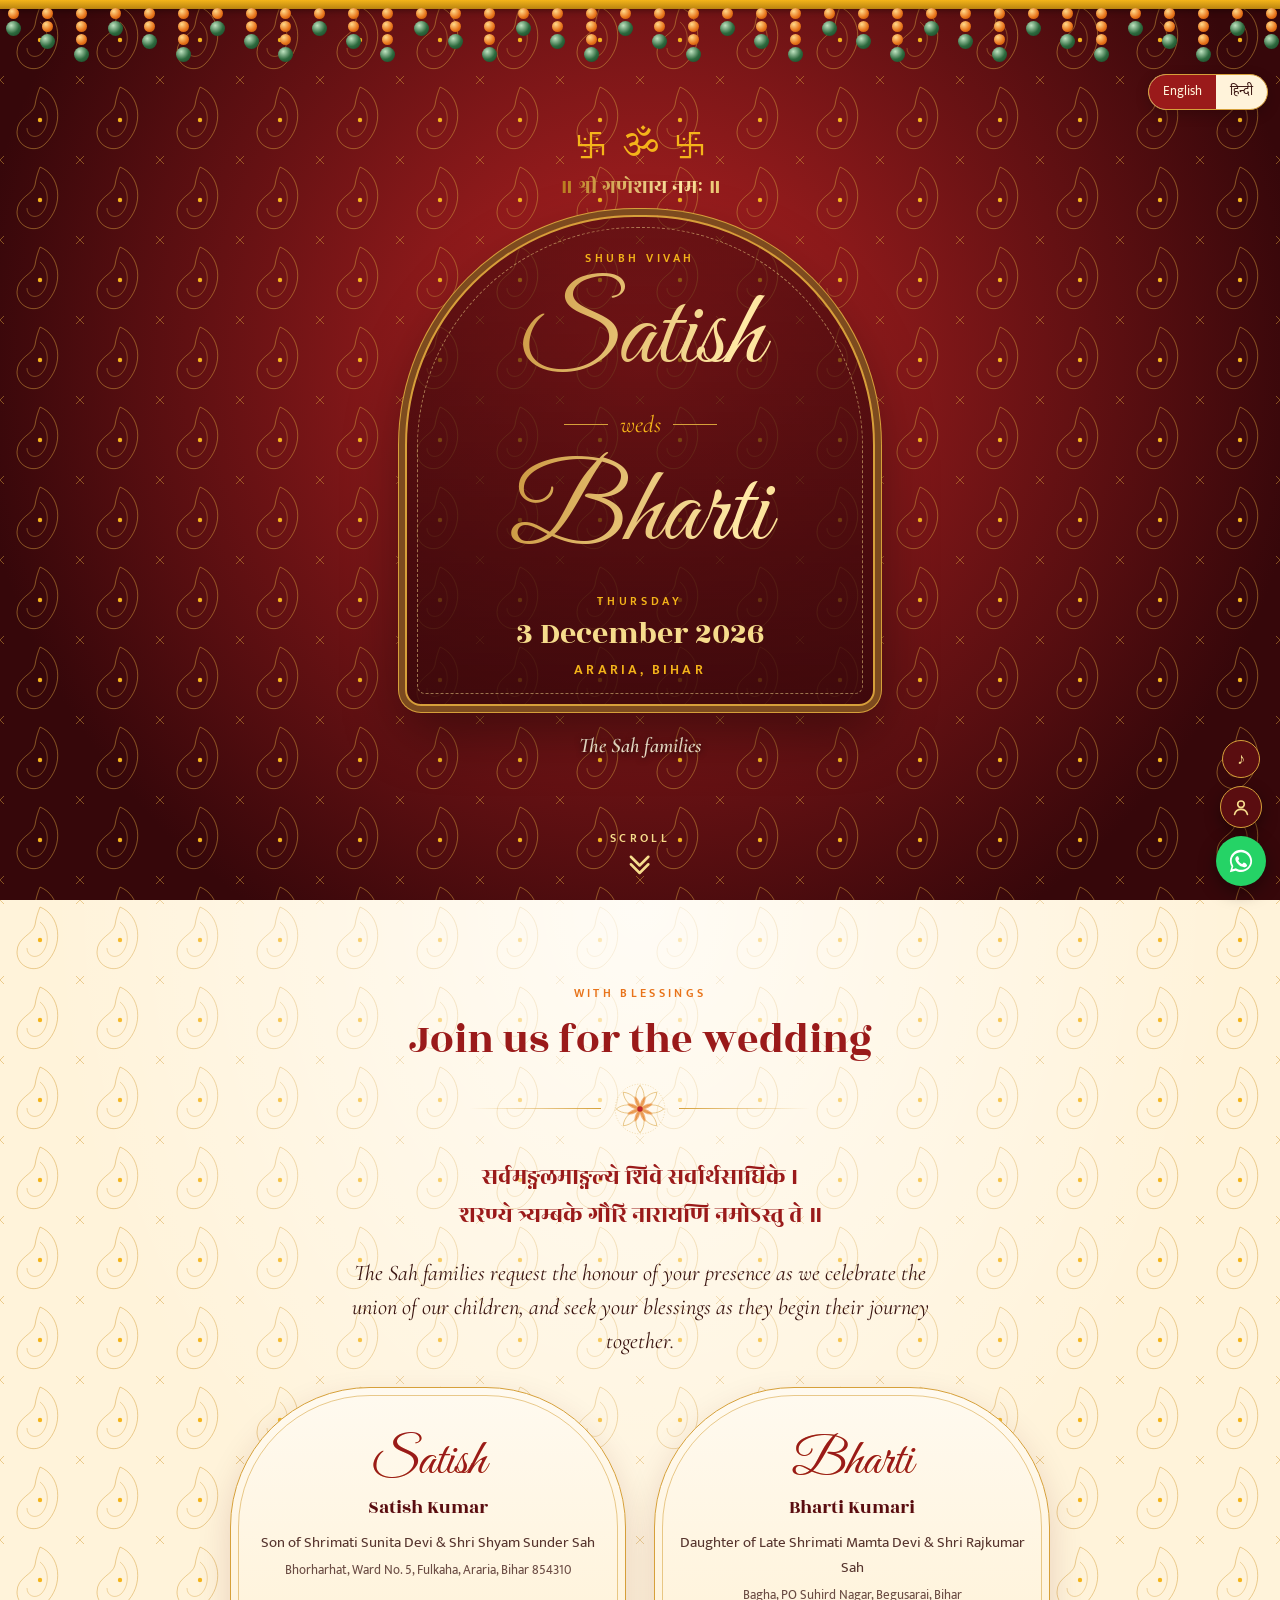
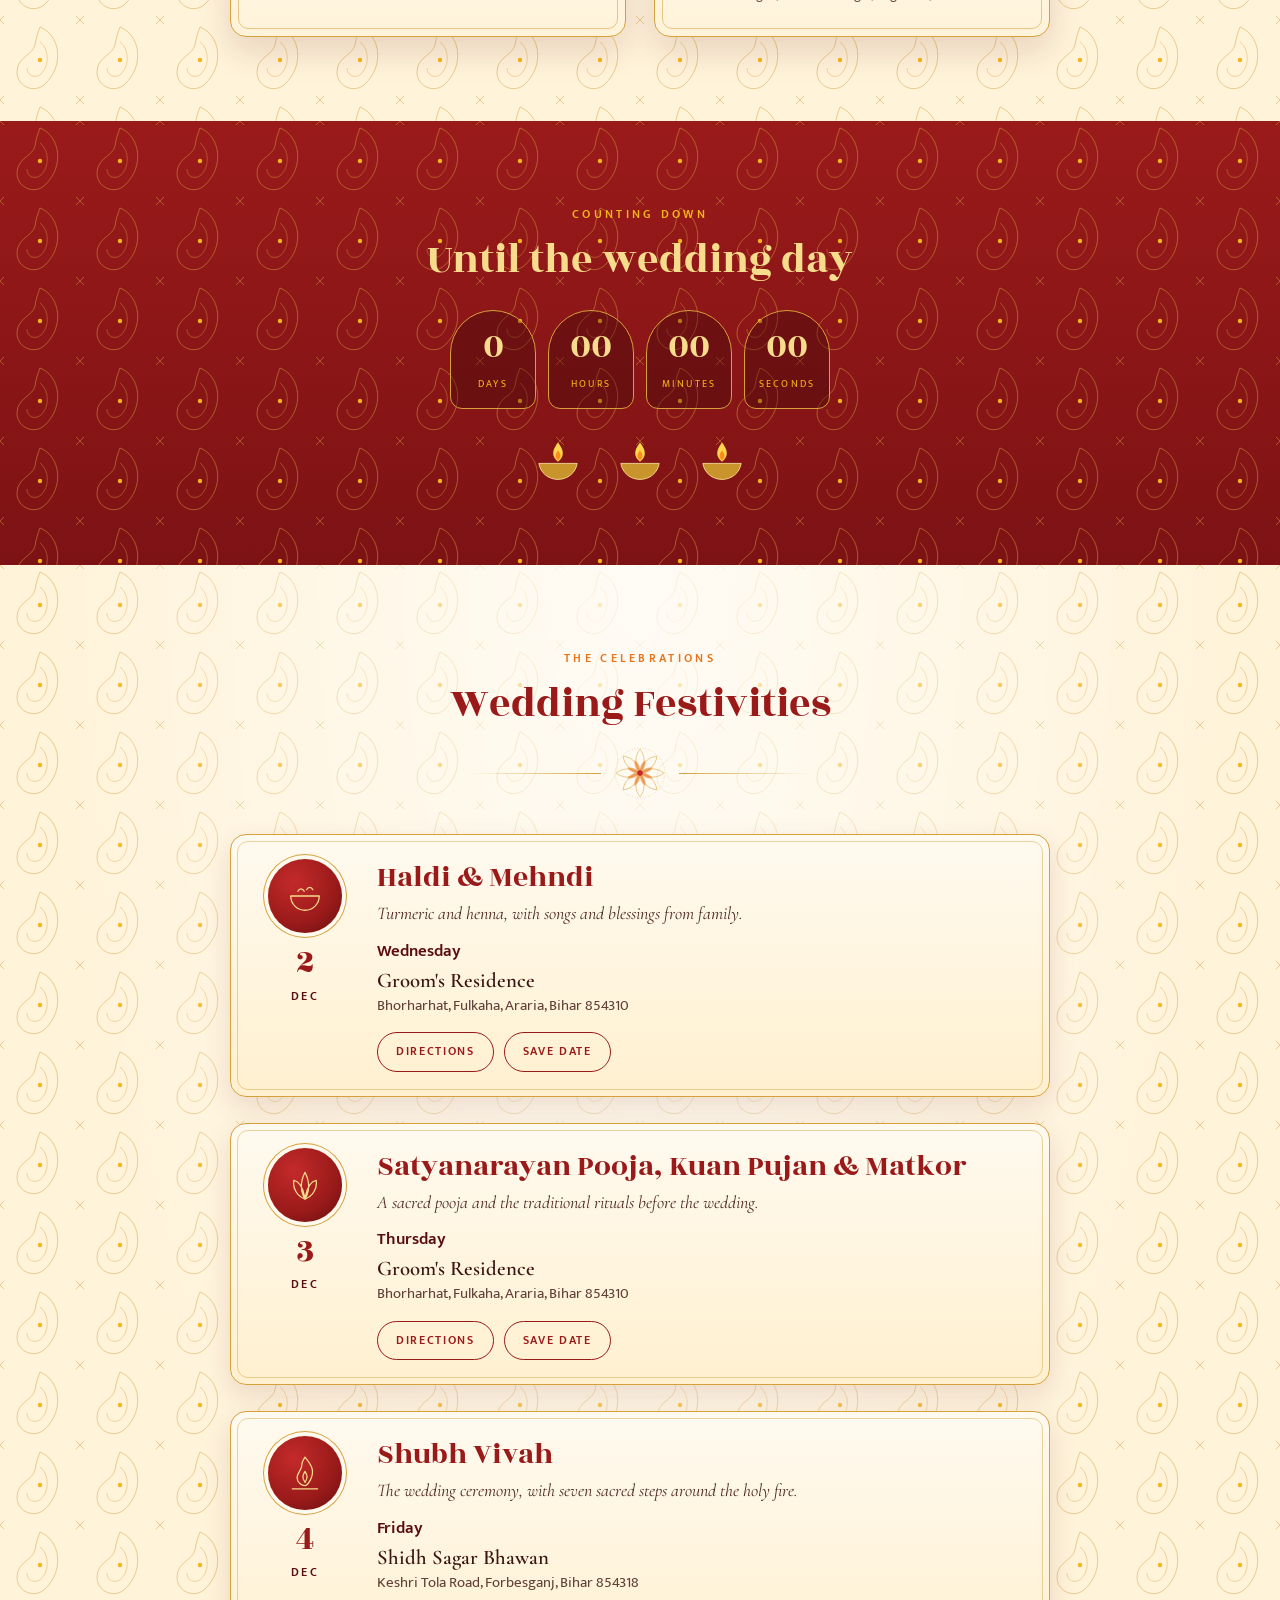
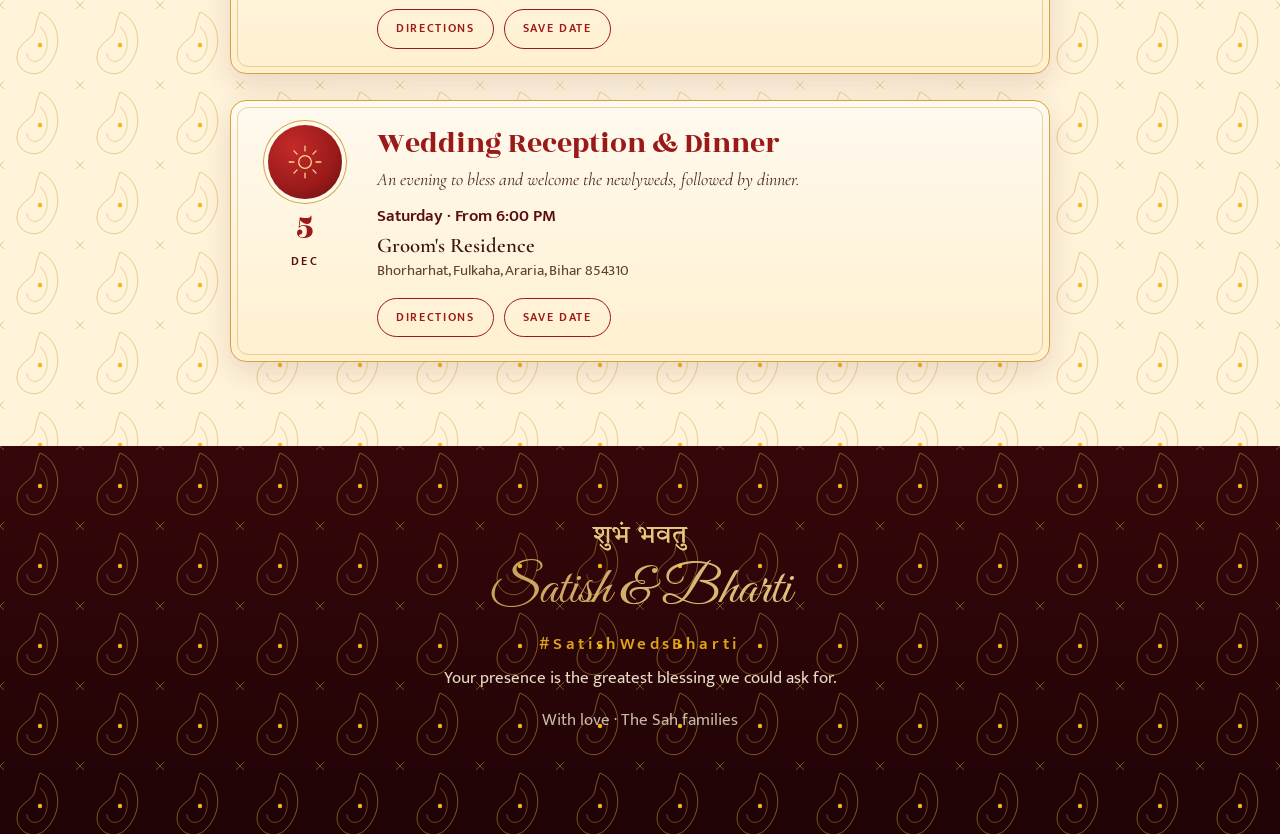
==== commit 034b3a29: "Make the cover the first page, add scroll cue, start music on first tap - Remove the Tap button and " ====
--- a/index.html
+++ b/index.html
@@ -24,10 +24,11 @@
 <link href="https://fonts.googleapis.com/css2?family=Rozha+One&family=Great+Vibes&family=Cormorant+Garamond:ital,wght@0,500;0,600;1,500&family=Mukta:wght@300;400;500;600&family=Tiro+Devanagari+Hindi:ital@0;1&display=swap" rel="stylesheet">
 <link rel="stylesheet" href="css/style.css">
 </head>
-<body class="locked">
+<body>
 
-<!-- Intro: cover with names + details, round seal to tap -->
-<div id="intro">
+<!-- First page: the cover. Ordinary page content (no overlay, no fade) with a scroll cue at the bottom. -->
+<header id="intro">
+  <div id="petals"></div>
   <div class="cover">
     <div class="symbols"><svg viewBox="0 0 40 40" class="swastik"></svg><span class="om deva">ॐ</span><svg viewBox="0 0 40 40" class="swastik"></svg></div>
     <p class="ganesha foil">॥ श्री गणेशाय नमः ॥</p>
@@ -41,9 +42,8 @@
     </div>
     <p class="cfam" id="introFam"></p>
   </div>
-  <button class="seal" id="openBtn" aria-label="Tap to open the invitation"><span class="om deva">ॐ</span><small data-i18n="tap"></small></button>
-  <p class="taphint" data-i18n="tapStart"></p>
-</div>
+  <a class="scrollcue" href="#families" aria-label="Scroll down"><span data-i18n="scrollLabel"></span><svg viewBox="0 0 24 24" aria-hidden="true"><path d="M5 7l7 7 7-7M5 13l7 7 7-7" fill="none" stroke="currentColor" stroke-width="2" stroke-linecap="round" stroke-linejoin="round"/></svg></a>
+</header>
 
 <div class="toran" id="toran"><div class="rope"></div></div>
 <div class="lang" id="lang"><button data-l="en" class="on">English</button><button data-l="hi" class="deva">हिन्दी</button></div>
@@ -66,21 +66,6 @@
 </div>
 
 <main>
-  <header id="hero">
-    <div id="petals"></div>
-    <div class="arch reveal">
-      <div class="symbols"><svg viewBox="0 0 40 40" class="swastik"></svg><span class="om deva">ॐ</span><svg viewBox="0 0 40 40" class="swastik"></svg></div>
-      <p class="ganesha foil">॥ श्री गणेशाय नमः ॥</p>
-      <p class="kicker" data-i18n="together"></p>
-      <h1 class="names foil" id="heroG"></h1>
-      <p class="weds"><span data-i18n="weds"></span></p>
-      <h1 class="names foil" id="heroB"></h1>
-      <div class="datebox"><div class="s" id="hDay"></div><div class="d foil" id="hDate"></div><div class="s" id="hMonth"></div></div>
-      <p class="place" id="hCity"></p>
-      <p class="scrollhint" data-i18n="scroll"></p>
-    </div>
-  </header>
-
   <section id="families" class="cream">
     <div class="wrap">
       <p class="eyebrow" data-i18n="blessingsEyebrow"></p>
--- a/css/style.css
+++ b/css/style.css
@@ -219,12 +219,6 @@
 .coverarch .place{margin-top:2px;font-size:.88rem}
 .cfam{font-family:var(--f-serif);font-style:italic;font-weight:600;font-size:1.3rem;color:#fff3da;margin-top:clamp(12px,2.4vh,22px);line-height:1.35;text-shadow:0 1px 6px rgba(0,0,0,.65)}
 html[lang=hi] .cfam{font-style:normal;font-size:1rem}
-.seal{position:relative;flex:none;width:92px;height:92px;border-radius:50%;border:0;cursor:pointer;display:grid;place-content:center;justify-items:center;color:var(--maroon-2);
-  background:radial-gradient(circle at 35% 30%,#fff1b8,var(--gold) 55%,#9a6a14);
-  box-shadow:0 0 0 5px rgba(246,220,140,.22),0 0 0 6px var(--gold-2),0 0 44px rgba(246,220,140,.55);animation:orbpulse 2.4s ease-in-out infinite}
-.seal .om{font-size:2.1rem;line-height:1}
-.seal small{font-size:.62rem;letter-spacing:.22em;text-transform:uppercase;font-weight:700}
-html[lang=hi] .seal small{letter-spacing:0;text-transform:none;font-size:.8rem}
 .taphint{letter-spacing:.26em;text-transform:uppercase;font-size:.7rem;color:var(--haldi);font-weight:600;animation:bob 2s infinite}
 html[lang=hi] .taphint{letter-spacing:0;text-transform:none;font-size:.9rem}
 @keyframes orbpulse{50%{transform:scale(1.06);box-shadow:0 0 0 10px rgba(246,220,140,.14),0 0 0 11px var(--gold-2),0 0 70px rgba(246,220,140,.75)}}
@@ -294,3 +288,13 @@
 html,body{overflow-x:hidden;max-width:100%}
 #hero{position:relative}            /* its decorative ring was positioned against the screen, not the section */
 section,footer{overflow-x:clip}     /* slide-in animations can never widen the page */
+
+/* ---- First page: normal page content with a scroll cue (no overlay, no reveal) ---- */
+#intro{position:relative;inset:auto;z-index:auto;min-height:100vh;min-height:100svh;padding:84px 14px 100px;overflow:hidden;cursor:auto;clip-path:none;transition:none}
+#intro>.cover{position:relative;z-index:1}
+.scrollcue{position:absolute;left:50%;bottom:calc(16px + env(safe-area-inset-bottom,0px));transform:translateX(-50%);z-index:2;display:flex;flex-direction:column;align-items:center;gap:0;
+  color:var(--gold-2);text-decoration:none;font-size:.72rem;letter-spacing:.3em;text-transform:uppercase;font-weight:600;padding:6px 14px}
+html[lang=hi] .scrollcue{letter-spacing:0;text-transform:none;font-size:.9rem}
+.scrollcue svg{width:30px;height:30px;animation:cuebounce 1.6s ease-in-out infinite}
+.scrollcue:focus-visible{outline:2px solid var(--haldi);outline-offset:2px;border-radius:8px}
+@keyframes cuebounce{0%,100%{transform:translateY(0);opacity:.6}50%{transform:translateY(10px);opacity:1}}
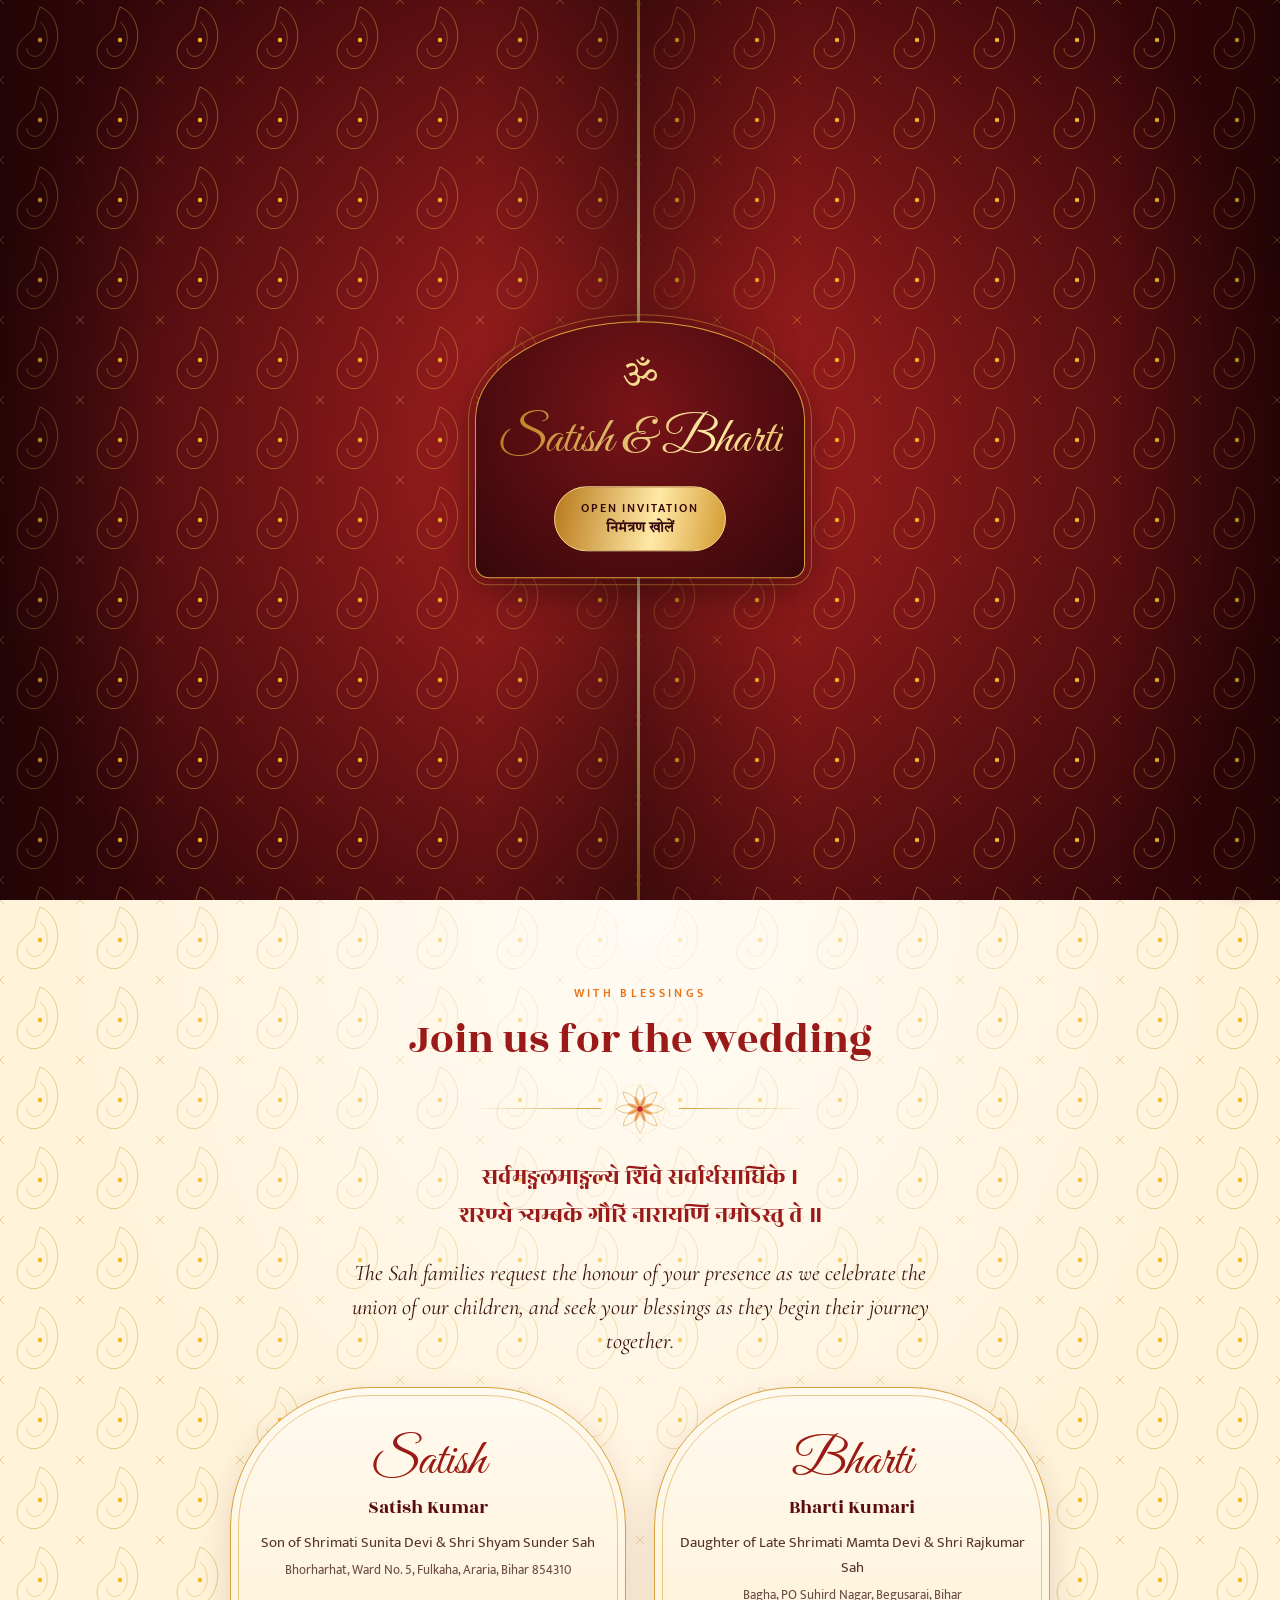
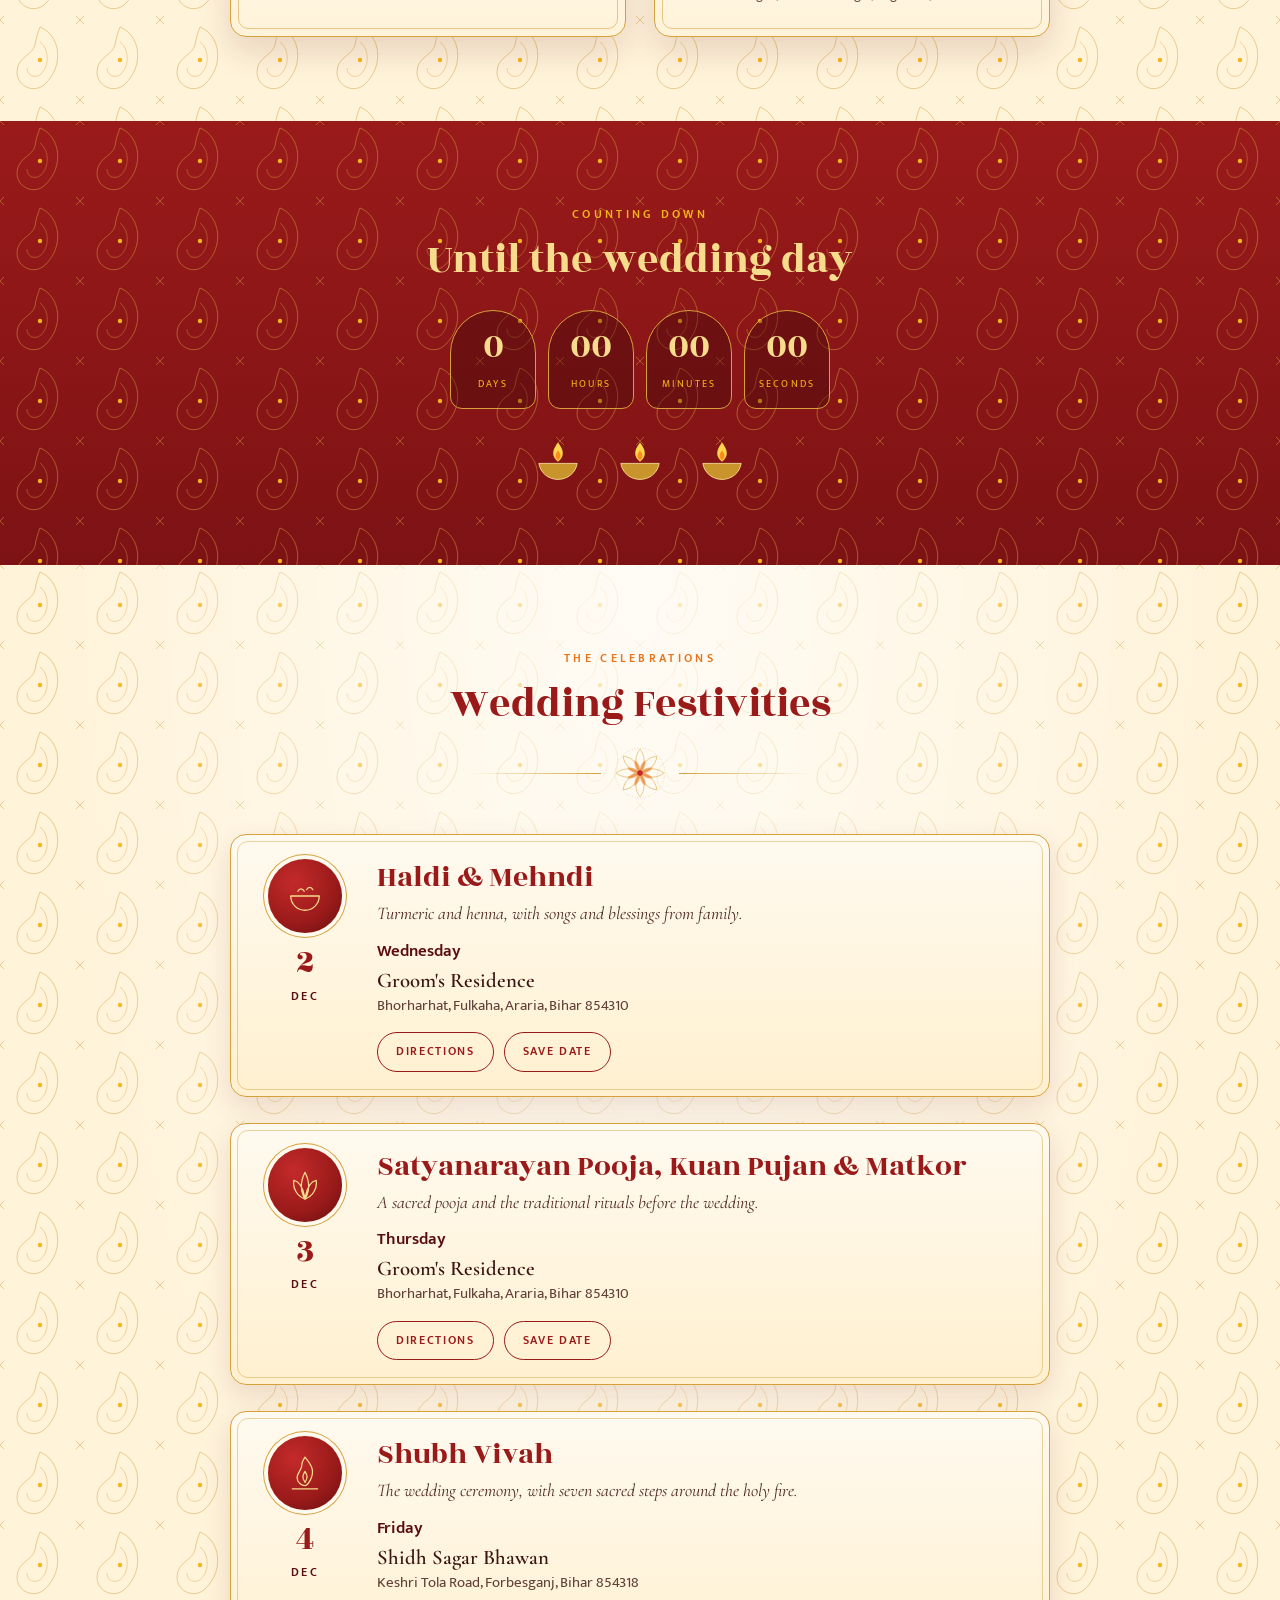
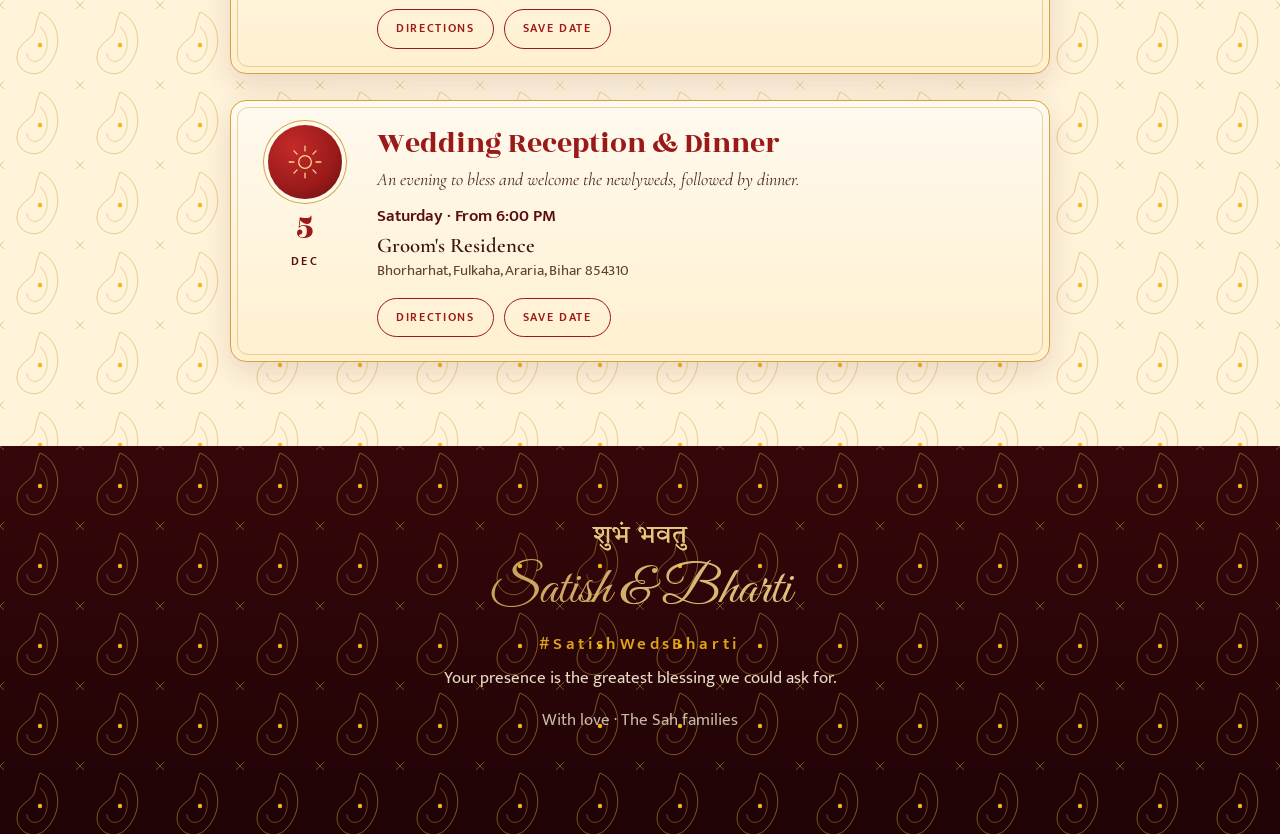
==== commit 6c704124: "Add tap-to-open gate with folding panels that starts the music Co-Authored-By: Claude Sonnet 5.5 <no" ====
--- a/index.html
+++ b/index.html
@@ -25,6 +25,16 @@
 <link rel="stylesheet" href="css/style.css">
 </head>
 <body>
+
+<!-- Tap-to-open gate: two panels meet in the middle like a closed invitation card; the tap opens them and starts the music. -->
+<div id="gate" role="dialog" aria-modal="true" aria-label="Open invitation">
+  <div class="gpanel gl"></div><div class="gpanel gr"></div>
+  <button type="button" class="gseal" id="gateOpen" aria-label="Open invitation">
+    <span class="om deva">ॐ</span>
+    <span class="gnames foil" id="gateNames"></span>
+    <span class="gcta">Open invitation<span class="deva">निमंत्रण खोलें</span></span>
+  </button>
+</div>
 
 <!-- First page: the cover. Ordinary page content (no overlay, no fade) with a scroll cue at the bottom. -->
 <header id="intro">
--- a/css/style.css
+++ b/css/style.css
@@ -297,4 +297,30 @@
 html[lang=hi] .scrollcue{letter-spacing:0;text-transform:none;font-size:.9rem}
 .scrollcue svg{width:30px;height:30px;animation:cuebounce 1.6s ease-in-out infinite}
 .scrollcue:focus-visible{outline:2px solid var(--haldi);outline-offset:2px;border-radius:8px}
-@keyframes cuebounce{0%,100%{transform:translateY(0);opacity:.6}50%{transform:translateY(10px);opacity:1}}+@keyframes cuebounce{0%,100%{transform:translateY(0);opacity:.6}50%{transform:translateY(10px);opacity:1}}
+
+/* tap-to-open gate: two panels fold open from the centre like an invitation card */
+#gate{position:fixed;inset:0;z-index:200;perspective:1800px;overflow:hidden;transition:visibility 0s 1.5s}
+#gate.open{visibility:hidden;pointer-events:none}
+html.gated,html.gated body{overflow:hidden}
+.gpanel{position:absolute;top:0;bottom:0;width:50.2%;backface-visibility:hidden;transition:transform 1.4s cubic-bezier(.6,.05,.25,1) .15s;
+  background:var(--paisley) 0 0/80px 80px,radial-gradient(circle at 100% 50%,#b72323,var(--maroon-2) 85%)}
+.gl{left:0;transform-origin:left center}
+.gr{right:0;transform-origin:right center;background:var(--paisley) 0 0/80px 80px,radial-gradient(circle at 0% 50%,#b72323,var(--maroon-2) 85%)}
+.gpanel::after{content:"";position:absolute;inset:0;pointer-events:none;transition:opacity 1.4s;
+  background:linear-gradient(90deg,rgba(0,0,0,.35),transparent 25%,transparent 75%,rgba(0,0,0,.35))}   /* paper crease shading */
+.gl::before,.gr::before{content:"";position:absolute;top:0;bottom:0;width:3px;background:var(--foil)}
+.gl::before{right:0}.gr::before{left:0}
+#gate.open .gl{transform:rotateY(-112deg)}
+#gate.open .gr{transform:rotateY(112deg)}
+.gseal{position:absolute;left:50%;top:50%;transform:translate(-50%,-50%);display:flex;flex-direction:column;align-items:center;gap:8px;width:min(86vw,330px);
+  padding:30px 20px 26px;border-radius:50% 50% 14px 14px / 38% 38% 14px 14px;border:1px solid var(--gold);outline:1px solid rgba(214,160,58,.45);outline-offset:6px;
+  background:radial-gradient(circle at 50% 35%,#7a1418,var(--maroon-2));color:var(--cream);font-family:var(--f-body);cursor:pointer;box-shadow:0 10px 40px rgba(0,0,0,.45);
+  transition:opacity .45s,transform .45s;-webkit-tap-highlight-color:transparent}
+#gate.open .gseal{opacity:0;transform:translate(-50%,-50%) scale(.92)}
+.gseal .om{font-size:2.3rem;color:var(--gold-2)}
+.gnames{font-family:var(--f-script);font-size:clamp(2.3rem,10vw,3.2rem);line-height:1.2}
+.gcta{display:flex;flex-direction:column;align-items:center;margin-top:8px;padding:11px 26px;border-radius:40px;border:1px solid var(--gold-2);background:var(--foil);background-size:200% 100%;
+  color:var(--maroon-2);font-weight:600;font-size:.78rem;letter-spacing:.16em;text-transform:uppercase;animation:glow 2.4s infinite}
+.gcta .deva{letter-spacing:0;text-transform:none;font-size:.9rem}
+@media(prefers-reduced-motion:reduce){.gpanel,.gseal{transition-duration:.01s}.gcta{animation:none}}
